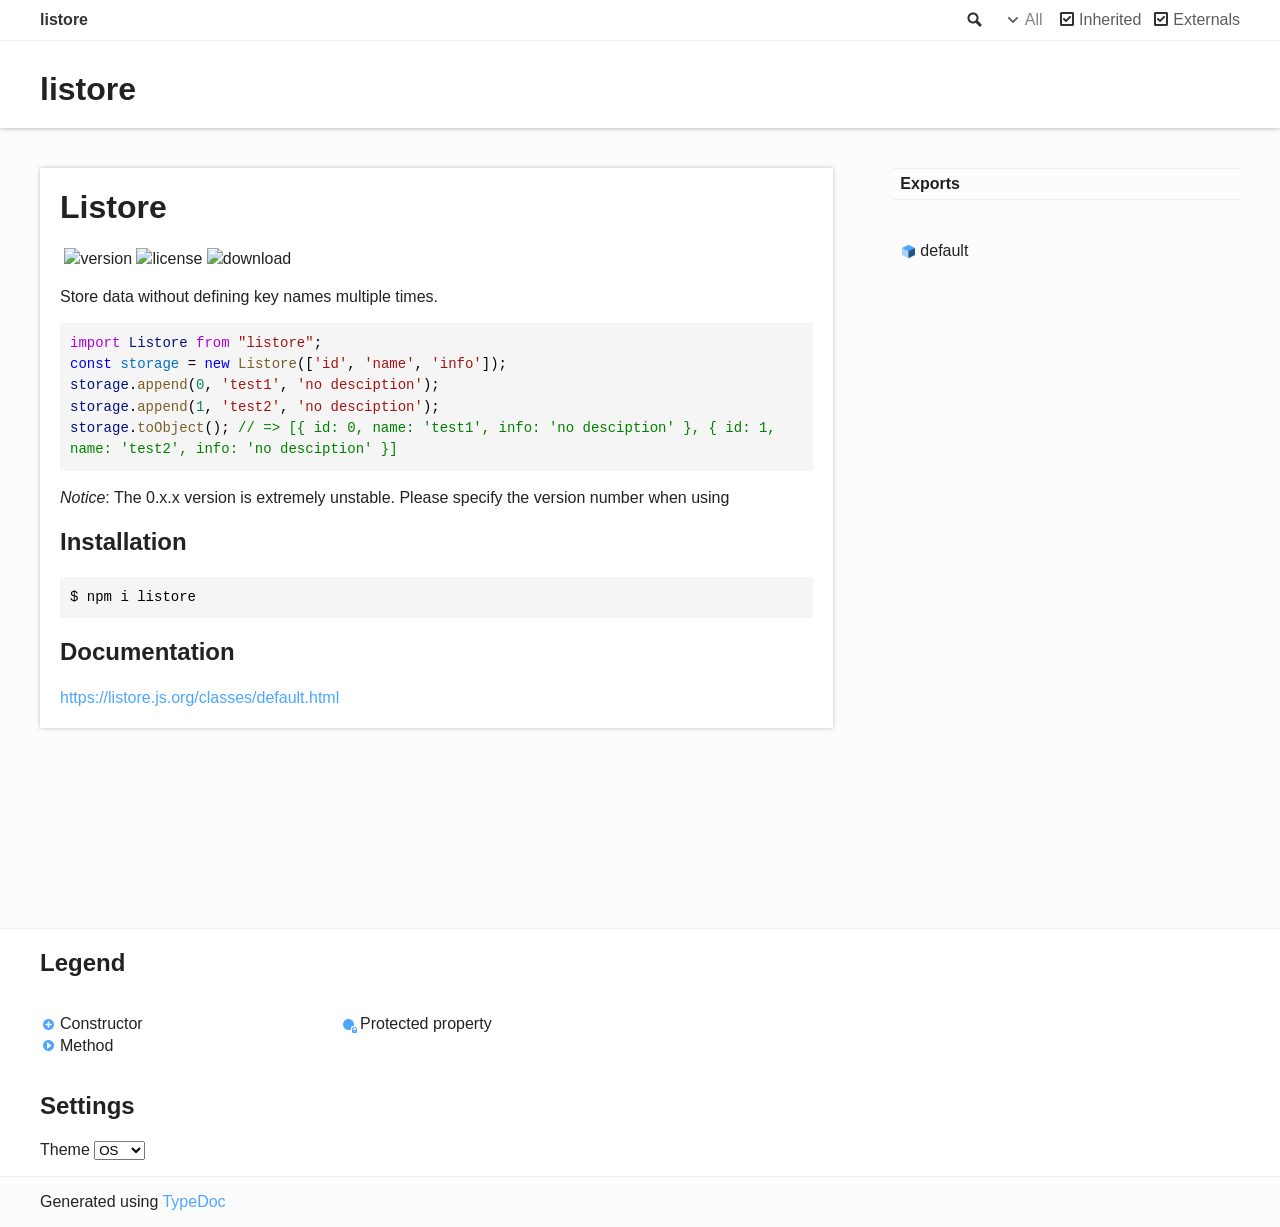
==== index.html @ 7c772509 "deploy: eec6b5b99c6df7cc8f789dc4c5577787a531a84a" ====
<!DOCTYPE html><html class="default"><head><meta charSet="utf-8"/><meta http-equiv="x-ua-compatible" content="IE=edge"/><title>listore</title><meta name="description" content="Documentation for listore"/><meta name="viewport" content="width=device-width, initial-scale=1"/><link rel="stylesheet" href="assets/style.css"/><link rel="stylesheet" href="assets/highlight.css"/><script async src="assets/search.js" id="search-script"></script></head><body><script>document.body.classList.add(localStorage.getItem("tsd-theme") || "os")</script><header><div class="tsd-page-toolbar"><div class="container"><div class="table-wrap"><div class="table-cell" id="tsd-search" data-base="."><div class="field"><label for="tsd-search-field" class="tsd-widget search no-caption">Search</label><input type="text" id="tsd-search-field"/></div><ul class="results"><li class="state loading">Preparing search index...</li><li class="state failure">The search index is not available</li></ul><a href="index.html" class="title">listore</a></div><div class="table-cell" id="tsd-widgets"><div id="tsd-filter"><a href="#" class="tsd-widget options no-caption" data-toggle="options">Options</a><div class="tsd-filter-group"><div class="tsd-select" id="tsd-filter-visibility"><span class="tsd-select-label">All</span><ul class="tsd-select-list"><li data-value="public">Public</li><li data-value="protected">Public/Protected</li><li data-value="private" class="selected">All</li></ul></div> <input type="checkbox" id="tsd-filter-inherited" checked/><label class="tsd-widget" for="tsd-filter-inherited">Inherited</label><input type="checkbox" id="tsd-filter-externals" checked/><label class="tsd-widget" for="tsd-filter-externals">Externals</label></div></div><a href="#" class="tsd-widget menu no-caption" data-toggle="menu">Menu</a></div></div></div></div><div class="tsd-page-title"><div class="container"><h1>listore</h1></div></div></header><div class="container container-main"><div class="row"><div class="col-8 col-content"><div class="tsd-panel tsd-typography">
<a href="#listore" id="listore" style="color: inherit; text-decoration: none;">
  <h1>Listore</h1>
</a>
<p><a href="https://packagephobia.com/result?p=listore"><img src="https://badgen.net/packagephobia/install/listore" alt=""></a>
<img src="https://img.shields.io/npm/v/listore" alt="version">
<img src="https://img.shields.io/npm/l/listore" alt="license">
<img src="https://img.shields.io/npm/dt/listore" alt="download"></p>
<p>Store data without defining key names multiple times.</p>
<pre><code class="language-js"><span class="hl-0">import</span><span class="hl-1"> </span><span class="hl-2">Listore</span><span class="hl-1"> </span><span class="hl-0">from</span><span class="hl-1"> </span><span class="hl-3">&quot;listore&quot;</span><span class="hl-1">;</span><br/><span class="hl-4">const</span><span class="hl-1"> </span><span class="hl-5">storage</span><span class="hl-1"> = </span><span class="hl-4">new</span><span class="hl-1"> </span><span class="hl-6">Listore</span><span class="hl-1">([</span><span class="hl-3">&#39;id&#39;</span><span class="hl-1">, </span><span class="hl-3">&#39;name&#39;</span><span class="hl-1">, </span><span class="hl-3">&#39;info&#39;</span><span class="hl-1">]);</span><br/><span class="hl-2">storage</span><span class="hl-1">.</span><span class="hl-6">append</span><span class="hl-1">(</span><span class="hl-7">0</span><span class="hl-1">, </span><span class="hl-3">&#39;test1&#39;</span><span class="hl-1">, </span><span class="hl-3">&#39;no desciption&#39;</span><span class="hl-1">);</span><br/><span class="hl-2">storage</span><span class="hl-1">.</span><span class="hl-6">append</span><span class="hl-1">(</span><span class="hl-7">1</span><span class="hl-1">, </span><span class="hl-3">&#39;test2&#39;</span><span class="hl-1">, </span><span class="hl-3">&#39;no desciption&#39;</span><span class="hl-1">);</span><br/><span class="hl-2">storage</span><span class="hl-1">.</span><span class="hl-6">toObject</span><span class="hl-1">(); </span><span class="hl-8">// =&gt; [{ id: 0, name: &#39;test1&#39;, info: &#39;no desciption&#39; }, { id: 1, name: &#39;test2&#39;, info: &#39;no desciption&#39; }]</span>
</code></pre>
<p><em>Notice</em>: The 0.x.x version is extremely unstable. Please specify the version number when using</p>

<a href="#installation" id="installation" style="color: inherit; text-decoration: none;">
  <h2>Installation</h2>
</a>
<pre><code class="language-sh"><span class="hl-1">$ npm i listore</span>
</code></pre>

<a href="#documentation" id="documentation" style="color: inherit; text-decoration: none;">
  <h2>Documentation</h2>
</a>
<p><a href="https://listore.js.org/classes/default.html">https://listore.js.org/classes/default.html</a></p>
</div></div><div class="col-4 col-menu menu-sticky-wrap menu-highlight"><nav class="tsd-navigation primary"><ul><li class="current"><a href="modules.html">Exports</a></li></ul></nav><nav class="tsd-navigation secondary menu-sticky"><ul><li class="tsd-kind-class"><a href="classes/default.html" class="tsd-kind-icon">default</a></li></ul></nav></div></div></div><footer class="with-border-bottom"><div class="container"><h2>Legend</h2><div class="tsd-legend-group"><ul class="tsd-legend"><li class="tsd-kind-constructor tsd-parent-kind-class"><span class="tsd-kind-icon">Constructor</span></li><li class="tsd-kind-method tsd-parent-kind-class"><span class="tsd-kind-icon">Method</span></li></ul><ul class="tsd-legend"><li class="tsd-kind-property tsd-parent-kind-class tsd-is-protected"><span class="tsd-kind-icon">Protected property</span></li></ul></div><h2>Settings</h2><p>Theme <select id="theme"><option value="os">OS</option><option value="light">Light</option><option value="dark">Dark</option></select></p></div></footer><div class="container tsd-generator"><p>Generated using <a href="https://typedoc.org/" target="_blank">TypeDoc</a></p></div><div class="overlay"></div><script src="assets/main.js"></script></body></html>
---- assets/style.css ----
@import url("./icons.css");

:root {
    /* Light */
    --light-color-background: #fcfcfc;
    --light-color-secondary-background: #fff;
    --light-color-text: #222;
    --light-color-text-aside: #707070;
    --light-color-link: #4da6ff;
    --light-color-menu-divider: #eee;
    --light-color-menu-divider-focus: #000;
    --light-color-menu-label: #707070;
    --light-color-panel: var(--light-color-secondary-background);
    --light-color-panel-divider: #eee;
    --light-color-comment-tag: #707070;
    --light-color-comment-tag-text: #fff;
    --light-color-ts: #9600ff;
    --light-color-ts-interface: #647f1b;
    --light-color-ts-enum: #937210;
    --light-color-ts-class: #0672de;
    --light-color-ts-private: #707070;
    --light-color-toolbar: #fff;
    --light-color-toolbar-text: #333;
    --light-icon-filter: invert(0);
    --light-external-icon: url("data:image/svg+xml;utf8,<svg xmlns='http://www.w3.org/2000/svg' viewBox='0 0 100 100' width='10' height='10'><path fill-opacity='0' stroke='%23000' stroke-width='10' d='m43,35H5v60h60V57M45,5v10l10,10-30,30 20,20 30-30 10,10h10V5z'/></svg>");

    /* Dark */
    --dark-color-background: #36393f;
    --dark-color-secondary-background: #2f3136;
    --dark-color-text: #ffffff;
    --dark-color-text-aside: #e6e4e4;
    --dark-color-link: #00aff4;
    --dark-color-menu-divider: #eee;
    --dark-color-menu-divider-focus: #000;
    --dark-color-menu-label: #707070;
    --dark-color-panel: var(--dark-color-secondary-background);
    --dark-color-panel-divider: #818181;
    --dark-color-comment-tag: #dcddde;
    --dark-color-comment-tag-text: #2f3136;
    --dark-color-ts: #c97dff;
    --dark-color-ts-interface: #9cbe3c;
    --dark-color-ts-enum: #d6ab29;
    --dark-color-ts-class: #3695f3;
    --dark-color-ts-private: #e2e2e2;
    --dark-color-toolbar: #34373c;
    --dark-color-toolbar-text: #ffffff;
    --dark-icon-filter: invert(1);
    --dark-external-icon: url("data:image/svg+xml;utf8,<svg xmlns='http://www.w3.org/2000/svg' viewBox='0 0 100 100' width='10' height='10'><path fill-opacity='0' stroke='%23fff' stroke-width='10' d='m43,35H5v60h60V57M45,5v10l10,10-30,30 20,20 30-30 10,10h10V5z'/></svg>");
}

@media (prefers-color-scheme: light) {
    :root {
        --color-background: var(--light-color-background);
        --color-secondary-background: var(--light-color-secondary-background);
        --color-text: var(--light-color-text);
        --color-text-aside: var(--light-color-text-aside);
        --color-link: var(--light-color-link);
        --color-menu-divider: var(--light-color-menu-divider);
        --color-menu-divider-focus: var(--light-color-menu-divider-focus);
        --color-menu-label: var(--light-color-menu-label);
        --color-panel: var(--light-color-panel);
        --color-panel-divider: var(--light-color-panel-divider);
        --color-comment-tag: var(--light-color-comment-tag);
        --color-comment-tag-text: var(--light-color-comment-tag-text);
        --color-ts: var(--light-color-ts);
        --color-ts-interface: var(--light-color-ts-interface);
        --color-ts-enum: var(--light-color-ts-enum);
        --color-ts-class: var(--light-color-ts-class);
        --color-ts-private: var(--light-color-ts-private);
        --color-toolbar: var(--light-color-toolbar);
        --color-toolbar-text: var(--light-color-toolbar-text);
        --icon-filter: var(--light-icon-filter);
        --external-icon: var(--light-external-icon);
    }
}

@media (prefers-color-scheme: dark) {
    :root {
        --color-background: var(--dark-color-background);
        --color-secondary-background: var(--dark-color-secondary-background);
        --color-text: var(--dark-color-text);
        --color-text-aside: var(--dark-color-text-aside);
        --color-link: var(--dark-color-link);
        --color-menu-divider: var(--dark-color-menu-divider);
        --color-menu-divider-focus: var(--dark-color-menu-divider-focus);
        --color-menu-label: var(--dark-color-menu-label);
        --color-panel: var(--dark-color-panel);
        --color-panel-divider: var(--dark-color-panel-divider);
        --color-comment-tag: var(--dark-color-comment-tag);
        --color-comment-tag-text: var(--dark-color-comment-tag-text);
        --color-ts: var(--dark-color-ts);
        --color-ts-interface: var(--dark-color-ts-interface);
        --color-ts-enum: var(--dark-color-ts-enum);
        --color-ts-class: var(--dark-color-ts-class);
        --color-ts-private: var(--dark-color-ts-private);
        --color-toolbar: var(--dark-color-toolbar);
        --color-toolbar-text: var(--dark-color-toolbar-text);
        --icon-filter: var(--dark-icon-filter);
        --external-icon: var(--dark-external-icon);
    }
}

body {
    margin: 0;
}

body.light {
    --color-background: var(--light-color-background);
    --color-secondary-background: var(--light-color-secondary-background);
    --color-text: var(--light-color-text);
    --color-text-aside: var(--light-color-text-aside);
    --color-link: var(--light-color-link);
    --color-menu-divider: var(--light-color-menu-divider);
    --color-menu-divider-focus: var(--light-color-menu-divider-focus);
    --color-menu-label: var(--light-color-menu-label);
    --color-panel: var(--light-color-panel);
    --color-panel-divider: var(--light-color-panel-divider);
    --color-comment-tag: var(--light-color-comment-tag);
    --color-comment-tag-text: var(--light-color-comment-tag-text);
    --color-ts: var(--light-color-ts);
    --color-ts-interface: var(--light-color-ts-interface);
    --color-ts-enum: var(--light-color-ts-enum);
    --color-ts-class: var(--light-color-ts-class);
    --color-ts-private: var(--light-color-ts-private);
    --color-toolbar: var(--light-color-toolbar);
    --color-toolbar-text: var(--light-color-toolbar-text);
    --icon-filter: var(--light-icon-filter);
    --external-icon: var(--light-external-icon);
}

body.dark {
    --color-background: var(--dark-color-background);
    --color-secondary-background: var(--dark-color-secondary-background);
    --color-text: var(--dark-color-text);
    --color-text-aside: var(--dark-color-text-aside);
    --color-link: var(--dark-color-link);
    --color-menu-divider: var(--dark-color-menu-divider);
    --color-menu-divider-focus: var(--dark-color-menu-divider-focus);
    --color-menu-label: var(--dark-color-menu-label);
    --color-panel: var(--dark-color-panel);
    --color-panel-divider: var(--dark-color-panel-divider);
    --color-comment-tag: var(--dark-color-comment-tag);
    --color-comment-tag-text: var(--dark-color-comment-tag-text);
    --color-ts: var(--dark-color-ts);
    --color-ts-interface: var(--dark-color-ts-interface);
    --color-ts-enum: var(--dark-color-ts-enum);
    --color-ts-class: var(--dark-color-ts-class);
    --color-ts-private: var(--dark-color-ts-private);
    --color-toolbar: var(--dark-color-toolbar);
    --color-toolbar-text: var(--dark-color-toolbar-text);
    --icon-filter: var(--dark-icon-filter);
    --external-icon: var(--dark-external-icon);
}

h1,
h2,
h3,
h4,
h5,
h6 {
    line-height: 1.2;
}

h1 {
    font-size: 2em;
    margin: 0.67em 0;
}

h2 {
    font-size: 1.5em;
    margin: 0.83em 0;
}

h3 {
    font-size: 1.17em;
    margin: 1em 0;
}

h4,
.tsd-index-panel h3 {
    font-size: 1em;
    margin: 1.33em 0;
}

h5 {
    font-size: 0.83em;
    margin: 1.67em 0;
}

h6 {
    font-size: 0.67em;
    margin: 2.33em 0;
}

pre {
    white-space: pre;
    white-space: pre-wrap;
    word-wrap: break-word;
}

dl,
menu,
ol,
ul {
    margin: 1em 0;
}

dd {
    margin: 0 0 0 40px;
}

.container {
    max-width: 1200px;
    margin: 0 auto;
    padding: 0 40px;
}
@media (max-width: 640px) {
    .container {
        padding: 0 20px;
    }
}

.container-main {
    padding-bottom: 200px;
}

.row {
    display: flex;
    position: relative;
    margin: 0 -10px;
}
.row:after {
    visibility: hidden;
    display: block;
    content: "";
    clear: both;
    height: 0;
}

.col-4,
.col-8 {
    box-sizing: border-box;
    float: left;
    padding: 0 10px;
}

.col-4 {
    width: 33.3333333333%;
}
.col-8 {
    width: 66.6666666667%;
}

ul.tsd-descriptions > li > :first-child,
.tsd-panel > :first-child,
.col-8 > :first-child,
.col-4 > :first-child,
ul.tsd-descriptions > li > :first-child > :first-child,
.tsd-panel > :first-child > :first-child,
.col-8 > :first-child > :first-child,
.col-4 > :first-child > :first-child,
ul.tsd-descriptions > li > :first-child > :first-child > :first-child,
.tsd-panel > :first-child > :first-child > :first-child,
.col-8 > :first-child > :first-child > :first-child,
.col-4 > :first-child > :first-child > :first-child {
    margin-top: 0;
}
ul.tsd-descriptions > li > :last-child,
.tsd-panel > :last-child,
.col-8 > :last-child,
.col-4 > :last-child,
ul.tsd-descriptions > li > :last-child > :last-child,
.tsd-panel > :last-child > :last-child,
.col-8 > :last-child > :last-child,
.col-4 > :last-child > :last-child,
ul.tsd-descriptions > li > :last-child > :last-child > :last-child,
.tsd-panel > :last-child > :last-child > :last-child,
.col-8 > :last-child > :last-child > :last-child,
.col-4 > :last-child > :last-child > :last-child {
    margin-bottom: 0;
}

@keyframes fade-in {
    from {
        opacity: 0;
    }
    to {
        opacity: 1;
    }
}
@keyframes fade-out {
    from {
        opacity: 1;
        visibility: visible;
    }
    to {
        opacity: 0;
    }
}
@keyframes fade-in-delayed {
    0% {
        opacity: 0;
    }
    33% {
        opacity: 0;
    }
    100% {
        opacity: 1;
    }
}
@keyframes fade-out-delayed {
    0% {
        opacity: 1;
        visibility: visible;
    }
    66% {
        opacity: 0;
    }
    100% {
        opacity: 0;
    }
}
@keyframes shift-to-left {
    from {
        transform: translate(0, 0);
    }
    to {
        transform: translate(-25%, 0);
    }
}
@keyframes unshift-to-left {
    from {
        transform: translate(-25%, 0);
    }
    to {
        transform: translate(0, 0);
    }
}
@keyframes pop-in-from-right {
    from {
        transform: translate(100%, 0);
    }
    to {
        transform: translate(0, 0);
    }
}
@keyframes pop-out-to-right {
    from {
        transform: translate(0, 0);
        visibility: visible;
    }
    to {
        transform: translate(100%, 0);
    }
}
body {
    background: var(--color-background);
    font-family: "Segoe UI", sans-serif;
    font-size: 16px;
    color: var(--color-text);
}

a {
    color: var(--color-link);
    text-decoration: none;
}
a:hover {
    text-decoration: underline;
}
a.external[target="_blank"] {
    background-image: var(--external-icon);
    background-position: top 3px right;
    background-repeat: no-repeat;
    padding-right: 13px;
}

code,
pre {
    font-family: Menlo, Monaco, Consolas, "Courier New", monospace;
    padding: 0.2em;
    margin: 0;
    font-size: 14px;
}

pre {
    padding: 10px;
}
pre code {
    padding: 0;
    font-size: 100%;
}

blockquote {
    margin: 1em 0;
    padding-left: 1em;
    border-left: 4px solid gray;
}

.tsd-typography {
    line-height: 1.333em;
}
.tsd-typography ul {
    list-style: square;
    padding: 0 0 0 20px;
    margin: 0;
}
.tsd-typography h4,
.tsd-typography .tsd-index-panel h3,
.tsd-index-panel .tsd-typography h3,
.tsd-typography h5,
.tsd-typography h6 {
    font-size: 1em;
    margin: 0;
}
.tsd-typography h5,
.tsd-typography h6 {
    font-weight: normal;
}
.tsd-typography p,
.tsd-typography ul,
.tsd-typography ol {
    margin: 1em 0;
}

@media (min-width: 901px) and (max-width: 1024px) {
    html .col-content {
        width: 72%;
    }
    html .col-menu {
        width: 28%;
    }
    html .tsd-navigation {
        padding-left: 10px;
    }
}
@media (max-width: 900px) {
    html .col-content {
        float: none;
        width: 100%;
    }
    html .col-menu {
        position: fixed !important;
        overflow: auto;
        -webkit-overflow-scrolling: touch;
        z-index: 1024;
        top: 0 !important;
        bottom: 0 !important;
        left: auto !important;
        right: 0 !important;
        width: 100%;
        padding: 20px 20px 0 0;
        max-width: 450px;
        visibility: hidden;
        background-color: var(--color-panel);
        transform: translate(100%, 0);
    }
    html .col-menu > *:last-child {
        padding-bottom: 20px;
    }
    html .overlay {
        content: "";
        display: block;
        position: fixed;
        z-index: 1023;
        top: 0;
        left: 0;
        right: 0;
        bottom: 0;
        background-color: rgba(0, 0, 0, 0.75);
        visibility: hidden;
    }

    .to-has-menu .overlay {
        animation: fade-in 0.4s;
    }

    .to-has-menu :is(header, footer, .col-content) {
        animation: shift-to-left 0.4s;
    }

    .to-has-menu .col-menu {
        animation: pop-in-from-right 0.4s;
    }

    .from-has-menu .overlay {
        animation: fade-out 0.4s;
    }

    .from-has-menu :is(header, footer, .col-content) {
        animation: unshift-to-left 0.4s;
    }

    .from-has-menu .col-menu {
        animation: pop-out-to-right 0.4s;
    }

    .has-menu body {
        overflow: hidden;
    }
    .has-menu .overlay {
        visibility: visible;
    }
    .has-menu :is(header, footer, .col-content) {
        transform: translate(-25%, 0);
    }
    .has-menu .col-menu {
        visibility: visible;
        transform: translate(0, 0);
        display: grid;
        grid-template-rows: auto 1fr;
        max-height: 100vh;
    }
    .has-menu .tsd-navigation {
        max-height: 100%;
    }
}

.tsd-page-title {
    padding: 70px 0 20px 0;
    margin: 0 0 40px 0;
    background: var(--color-panel);
    box-shadow: 0 0 5px rgba(0, 0, 0, 0.35);
}
.tsd-page-title h1 {
    margin: 0;
}

.tsd-breadcrumb {
    margin: 0;
    padding: 0;
    color: var(--color-text-aside);
}
.tsd-breadcrumb a {
    color: var(--color-text-aside);
    text-decoration: none;
}
.tsd-breadcrumb a:hover {
    text-decoration: underline;
}
.tsd-breadcrumb li {
    display: inline;
}
.tsd-breadcrumb li:after {
    content: " / ";
}

dl.tsd-comment-tags {
    overflow: hidden;
}
dl.tsd-comment-tags dt {
    float: left;
    padding: 1px 5px;
    margin: 0 10px 0 0;
    border-radius: 4px;
    border: 1px solid var(--color-comment-tag);
    color: var(--color-comment-tag);
    font-size: 0.8em;
    font-weight: normal;
}
dl.tsd-comment-tags dd {
    margin: 0 0 10px 0;
}
dl.tsd-comment-tags dd:before,
dl.tsd-comment-tags dd:after {
    display: table;
    content: " ";
}
dl.tsd-comment-tags dd pre,
dl.tsd-comment-tags dd:after {
    clear: both;
}
dl.tsd-comment-tags p {
    margin: 0;
}

.tsd-panel.tsd-comment .lead {
    font-size: 1.1em;
    line-height: 1.333em;
    margin-bottom: 2em;
}
.tsd-panel.tsd-comment .lead:last-child {
    margin-bottom: 0;
}

.toggle-protected .tsd-is-private {
    display: none;
}

.toggle-public .tsd-is-private,
.toggle-public .tsd-is-protected,
.toggle-public .tsd-is-private-protected {
    display: none;
}

.toggle-inherited .tsd-is-inherited {
    display: none;
}

.toggle-externals .tsd-is-external {
    display: none;
}

#tsd-filter {
    position: relative;
    display: inline-block;
    height: 40px;
    vertical-align: bottom;
}
.no-filter #tsd-filter {
    display: none;
}
#tsd-filter .tsd-filter-group {
    display: inline-block;
    height: 40px;
    vertical-align: bottom;
    white-space: nowrap;
}
#tsd-filter input {
    display: none;
}
@media (max-width: 900px) {
    #tsd-filter .tsd-filter-group {
        display: block;
        position: absolute;
        top: 40px;
        right: 20px;
        height: auto;
        background-color: var(--color-panel);
        visibility: hidden;
        transform: translate(50%, 0);
        box-shadow: 0 0 4px rgba(0, 0, 0, 0.25);
    }
    .has-options #tsd-filter .tsd-filter-group {
        visibility: visible;
    }
    .to-has-options #tsd-filter .tsd-filter-group {
        animation: fade-in 0.2s;
    }
    .from-has-options #tsd-filter .tsd-filter-group {
        animation: fade-out 0.2s;
    }
    #tsd-filter label,
    #tsd-filter .tsd-select {
        display: block;
        padding-right: 20px;
    }
}

footer {
    border-top: 1px solid var(--color-panel-divider);
    background-color: var(--color-panel);
}
footer:after {
    content: "";
    display: table;
}
footer.with-border-bottom {
    border-bottom: 1px solid var(--color-panel-divider);
}
footer .tsd-legend-group {
    font-size: 0;
}
footer .tsd-legend {
    display: inline-block;
    width: 25%;
    padding: 0;
    font-size: 16px;
    list-style: none;
    line-height: 1.333em;
    vertical-align: top;
}
@media (max-width: 900px) {
    footer .tsd-legend {
        width: 50%;
    }
}

.tsd-hierarchy {
    list-style: square;
    padding: 0 0 0 20px;
    margin: 0;
}
.tsd-hierarchy .target {
    font-weight: bold;
}

.tsd-index-panel .tsd-index-content {
    margin-bottom: -30px !important;
}
.tsd-index-panel .tsd-index-section {
    margin-bottom: 30px !important;
}
.tsd-index-panel h3 {
    margin: 0 -20px 10px -20px;
    padding: 0 20px 10px 20px;
    border-bottom: 1px solid var(--color-panel-divider);
}
.tsd-index-panel ul.tsd-index-list {
    -webkit-column-count: 3;
    -moz-column-count: 3;
    -ms-column-count: 3;
    -o-column-count: 3;
    column-count: 3;
    -webkit-column-gap: 20px;
    -moz-column-gap: 20px;
    -ms-column-gap: 20px;
    -o-column-gap: 20px;
    column-gap: 20px;
    padding: 0;
    list-style: none;
    line-height: 1.333em;
}
@media (max-width: 900px) {
    .tsd-index-panel ul.tsd-index-list {
        -webkit-column-count: 1;
        -moz-column-count: 1;
        -ms-column-count: 1;
        -o-column-count: 1;
        column-count: 1;
    }
}
@media (min-width: 901px) and (max-width: 1024px) {
    .tsd-index-panel ul.tsd-index-list {
        -webkit-column-count: 2;
        -moz-column-count: 2;
        -ms-column-count: 2;
        -o-column-count: 2;
        column-count: 2;
    }
}
.tsd-index-panel ul.tsd-index-list li {
    -webkit-page-break-inside: avoid;
    -moz-page-break-inside: avoid;
    -ms-page-break-inside: avoid;
    -o-page-break-inside: avoid;
    page-break-inside: avoid;
}
.tsd-index-panel a,
.tsd-index-panel .tsd-parent-kind-module a {
    color: var(--color-ts);
}
.tsd-index-panel .tsd-parent-kind-interface a {
    color: var(--color-ts-interface);
}
.tsd-index-panel .tsd-parent-kind-enum a {
    color: var(--color-ts-enum);
}
.tsd-index-panel .tsd-parent-kind-class a {
    color: var(--color-ts-class);
}
.tsd-index-panel .tsd-kind-module a {
    color: var(--color-ts);
}
.tsd-index-panel .tsd-kind-interface a {
    color: var(--color-ts-interface);
}
.tsd-index-panel .tsd-kind-enum a {
    color: var(--color-ts-enum);
}
.tsd-index-panel .tsd-kind-class a {
    color: var(--color-ts-class);
}
.tsd-index-panel .tsd-is-private a {
    color: var(--color-ts-private);
}

.tsd-flag {
    display: inline-block;
    padding: 1px 5px;
    border-radius: 4px;
    color: var(--color-comment-tag-text);
    background-color: var(--color-comment-tag);
    text-indent: 0;
    font-size: 14px;
    font-weight: normal;
}

.tsd-anchor {
    position: absolute;
    top: -100px;
}

.tsd-member {
    position: relative;
}
.tsd-member .tsd-anchor + h3 {
    margin-top: 0;
    margin-bottom: 0;
    border-bottom: none;
}
.tsd-member [data-tsd-kind] {
    color: var(--color-ts);
}
.tsd-member [data-tsd-kind="Interface"] {
    color: var(--color-ts-interface);
}
.tsd-member [data-tsd-kind="Enum"] {
    color: var(--color-ts-enum);
}
.tsd-member [data-tsd-kind="Class"] {
    color: var(--color-ts-class);
}
.tsd-member [data-tsd-kind="Private"] {
    color: var(--color-ts-private);
}

.tsd-navigation {
    margin: 0 0 0 40px;
}
.tsd-navigation a {
    display: block;
    padding-top: 2px;
    padding-bottom: 2px;
    border-left: 2px solid transparent;
    color: var(--color-text);
    text-decoration: none;
    transition: border-left-color 0.1s;
}
.tsd-navigation a:hover {
    text-decoration: underline;
}
.tsd-navigation ul {
    margin: 0;
    padding: 0;
    list-style: none;
}
.tsd-navigation li {
    padding: 0;
}

.tsd-navigation.primary {
    padding-bottom: 40px;
}
.tsd-navigation.primary a {
    display: block;
    padding-top: 6px;
    padding-bottom: 6px;
}
.tsd-navigation.primary ul li a {
    padding-left: 5px;
}
.tsd-navigation.primary ul li li a {
    padding-left: 25px;
}
.tsd-navigation.primary ul li li li a {
    padding-left: 45px;
}
.tsd-navigation.primary ul li li li li a {
    padding-left: 65px;
}
.tsd-navigation.primary ul li li li li li a {
    padding-left: 85px;
}
.tsd-navigation.primary ul li li li li li li a {
    padding-left: 105px;
}
.tsd-navigation.primary > ul {
    border-bottom: 1px solid var(--color-panel-divider);
}
.tsd-navigation.primary li {
    border-top: 1px solid var(--color-panel-divider);
}
.tsd-navigation.primary li.current > a {
    font-weight: bold;
}
.tsd-navigation.primary li.label span {
    display: block;
    padding: 20px 0 6px 5px;
    color: var(--color-menu-label);
}
.tsd-navigation.primary li.globals + li > span,
.tsd-navigation.primary li.globals + li > a {
    padding-top: 20px;
}

.tsd-navigation.secondary {
    max-height: calc(100vh - 1rem - 40px);
    overflow: auto;
    position: sticky;
    top: calc(0.5rem + 40px);
    transition: 0.3s;
}
.tsd-navigation.secondary.tsd-navigation--toolbar-hide {
    max-height: calc(100vh - 1rem);
    top: 0.5rem;
}
.tsd-navigation.secondary ul {
    transition: opacity 0.2s;
}
.tsd-navigation.secondary ul li a {
    padding-left: 25px;
}
.tsd-navigation.secondary ul li li a {
    padding-left: 45px;
}
.tsd-navigation.secondary ul li li li a {
    padding-left: 65px;
}
.tsd-navigation.secondary ul li li li li a {
    padding-left: 85px;
}
.tsd-navigation.secondary ul li li li li li a {
    padding-left: 105px;
}
.tsd-navigation.secondary ul li li li li li li a {
    padding-left: 125px;
}
.tsd-navigation.secondary ul.current a {
    border-left-color: var(--color-panel-divider);
}
.tsd-navigation.secondary li.focus > a,
.tsd-navigation.secondary ul.current li.focus > a {
    border-left-color: var(--color-menu-divider-focus);
}
.tsd-navigation.secondary li.current {
    margin-top: 20px;
    margin-bottom: 20px;
    border-left-color: var(--color-panel-divider);
}
.tsd-navigation.secondary li.current > a {
    font-weight: bold;
}

@media (min-width: 901px) {
    .menu-sticky-wrap {
        position: static;
    }
}

.tsd-panel {
    margin: 20px 0;
    padding: 20px;
    background-color: var(--color-panel);
    box-shadow: 0 0 4px rgba(0, 0, 0, 0.25);
}
.tsd-panel:empty {
    display: none;
}
.tsd-panel > h1,
.tsd-panel > h2,
.tsd-panel > h3 {
    margin: 1.5em -20px 10px -20px;
    padding: 0 20px 10px 20px;
    border-bottom: 1px solid var(--color-panel-divider);
}
.tsd-panel > h1.tsd-before-signature,
.tsd-panel > h2.tsd-before-signature,
.tsd-panel > h3.tsd-before-signature {
    margin-bottom: 0;
    border-bottom: 0;
}
.tsd-panel table {
    display: block;
    width: 100%;
    overflow: auto;
    margin-top: 10px;
    word-break: normal;
    word-break: keep-all;
    border-collapse: collapse;
}
.tsd-panel table th {
    font-weight: bold;
}
.tsd-panel table th,
.tsd-panel table td {
    padding: 6px 13px;
    border: 1px solid var(--color-panel-divider);
}
.tsd-panel table tr {
    background: var(--color-background);
}
.tsd-panel table tr:nth-child(even) {
    background: var(--color-secondary-background);
}

.tsd-panel-group {
    margin: 60px 0;
}
.tsd-panel-group > h1,
.tsd-panel-group > h2,
.tsd-panel-group > h3 {
    padding-left: 20px;
    padding-right: 20px;
}

#tsd-search {
    transition: background-color 0.2s;
}
#tsd-search .title {
    position: relative;
    z-index: 2;
}
#tsd-search .field {
    position: absolute;
    left: 0;
    top: 0;
    right: 40px;
    height: 40px;
}
#tsd-search .field input {
    box-sizing: border-box;
    position: relative;
    top: -50px;
    z-index: 1;
    width: 100%;
    padding: 0 10px;
    opacity: 0;
    outline: 0;
    border: 0;
    background: transparent;
    color: var(--color-text);
}
#tsd-search .field label {
    position: absolute;
    overflow: hidden;
    right: -40px;
}
#tsd-search .field input,
#tsd-search .title {
    transition: opacity 0.2s;
}
#tsd-search .results {
    position: absolute;
    visibility: hidden;
    top: 40px;
    width: 100%;
    margin: 0;
    padding: 0;
    list-style: none;
    box-shadow: 0 0 4px rgba(0, 0, 0, 0.25);
}
#tsd-search .results li {
    padding: 0 10px;
    background-color: var(--color-background);
}
#tsd-search .results li:nth-child(even) {
    background-color: var(--color-panel);
}
#tsd-search .results li.state {
    display: none;
}
#tsd-search .results li.current,
#tsd-search .results li:hover {
    background-color: var(--color-panel-divider);
}
#tsd-search .results a {
    display: block;
}
#tsd-search .results a:before {
    top: 10px;
}
#tsd-search .results span.parent {
    color: var(--color-text-aside);
    font-weight: normal;
}
#tsd-search.has-focus {
    background-color: var(--color-panel-divider);
}
#tsd-search.has-focus .field input {
    top: 0;
    opacity: 1;
}
#tsd-search.has-focus .title {
    z-index: 0;
    opacity: 0;
}
#tsd-search.has-focus .results {
    visibility: visible;
}
#tsd-search.loading .results li.state.loading {
    display: block;
}
#tsd-search.failure .results li.state.failure {
    display: block;
}

.tsd-signature {
    margin: 0 0 1em 0;
    padding: 10px;
    border: 1px solid var(--color-panel-divider);
    font-family: Menlo, Monaco, Consolas, "Courier New", monospace;
    font-size: 14px;
    overflow-x: auto;
}
.tsd-signature.tsd-kind-icon {
    padding-left: 30px;
}
.tsd-signature.tsd-kind-icon:before {
    top: 10px;
    left: 10px;
}
.tsd-panel > .tsd-signature {
    margin-left: -20px;
    margin-right: -20px;
    border-width: 1px 0;
}
.tsd-panel > .tsd-signature.tsd-kind-icon {
    padding-left: 40px;
}
.tsd-panel > .tsd-signature.tsd-kind-icon:before {
    left: 20px;
}

.tsd-signature-symbol {
    color: var(--color-text-aside);
    font-weight: normal;
}

.tsd-signature-type {
    font-style: italic;
    font-weight: normal;
}

.tsd-signatures {
    padding: 0;
    margin: 0 0 1em 0;
    border: 1px solid var(--color-panel-divider);
}
.tsd-signatures .tsd-signature {
    margin: 0;
    border-width: 1px 0 0 0;
    transition: background-color 0.1s;
}
.tsd-signatures .tsd-signature:first-child {
    border-top-width: 0;
}
.tsd-signatures .tsd-signature.current {
    background-color: var(--color-panel-divider);
}
.tsd-signatures.active > .tsd-signature {
    cursor: pointer;
}
.tsd-panel > .tsd-signatures {
    margin-left: -20px;
    margin-right: -20px;
    border-width: 1px 0;
}
.tsd-panel > .tsd-signatures .tsd-signature.tsd-kind-icon {
    padding-left: 40px;
}
.tsd-panel > .tsd-signatures .tsd-signature.tsd-kind-icon:before {
    left: 20px;
}
.tsd-panel > a.anchor + .tsd-signatures {
    border-top-width: 0;
    margin-top: -20px;
}

ul.tsd-descriptions {
    position: relative;
    overflow: hidden;
    padding: 0;
    list-style: none;
}
ul.tsd-descriptions.active > .tsd-description {
    display: none;
}
ul.tsd-descriptions.active > .tsd-description.current {
    display: block;
}
ul.tsd-descriptions.active > .tsd-description.fade-in {
    animation: fade-in-delayed 0.3s;
}
ul.tsd-descriptions.active > .tsd-description.fade-out {
    animation: fade-out-delayed 0.3s;
    position: absolute;
    display: block;
    top: 0;
    left: 0;
    right: 0;
    opacity: 0;
    visibility: hidden;
}
ul.tsd-descriptions h4,
ul.tsd-descriptions .tsd-index-panel h3,
.tsd-index-panel ul.tsd-descriptions h3 {
    font-size: 16px;
    margin: 1em 0 0.5em 0;
}

ul.tsd-parameters,
ul.tsd-type-parameters {
    list-style: square;
    margin: 0;
    padding-left: 20px;
}
ul.tsd-parameters > li.tsd-parameter-signature,
ul.tsd-type-parameters > li.tsd-parameter-signature {
    list-style: none;
    margin-left: -20px;
}
ul.tsd-parameters h5,
ul.tsd-type-parameters h5 {
    font-size: 16px;
    margin: 1em 0 0.5em 0;
}
ul.tsd-parameters .tsd-comment,
ul.tsd-type-parameters .tsd-comment {
    margin-top: -0.5em;
}

.tsd-sources {
    font-size: 14px;
    color: var(--color-text-aside);
    margin: 0 0 1em 0;
}
.tsd-sources a {
    color: var(--color-text-aside);
    text-decoration: underline;
}
.tsd-sources ul,
.tsd-sources p {
    margin: 0 !important;
}
.tsd-sources ul {
    list-style: none;
    padding: 0;
}

.tsd-page-toolbar {
    position: fixed;
    z-index: 1;
    top: 0;
    left: 0;
    width: 100%;
    height: 40px;
    color: var(--color-toolbar-text);
    background: var(--color-toolbar);
    border-bottom: 1px solid var(--color-panel-divider);
    transition: transform 0.3s linear;
}
.tsd-page-toolbar a {
    color: var(--color-toolbar-text);
    text-decoration: none;
}
.tsd-page-toolbar a.title {
    font-weight: bold;
}
.tsd-page-toolbar a.title:hover {
    text-decoration: underline;
}
.tsd-page-toolbar .table-wrap {
    display: table;
    width: 100%;
    height: 40px;
}
.tsd-page-toolbar .table-cell {
    display: table-cell;
    position: relative;
    white-space: nowrap;
    line-height: 40px;
}
.tsd-page-toolbar .table-cell:first-child {
    width: 100%;
}

.tsd-page-toolbar--hide {
    transform: translateY(-100%);
}

.tsd-select .tsd-select-list li:before,
.tsd-select .tsd-select-label:before,
.tsd-widget:before {
    content: "";
    display: inline-block;
    width: 40px;
    height: 40px;
    margin: 0 -8px 0 0;
    background-image: url(./widgets.png);
    background-repeat: no-repeat;
    text-indent: -1024px;
    vertical-align: bottom;
    filter: var(--icon-filter);
}
@media (-webkit-min-device-pixel-ratio: 1.5), (min-resolution: 144dpi) {
    .tsd-select .tsd-select-list li:before,
    .tsd-select .tsd-select-label:before,
    .tsd-widget:before {
        background-image: url(./widgets@2x.png);
        background-size: 320px 40px;
    }
}

.tsd-widget {
    display: inline-block;
    overflow: hidden;
    opacity: 0.8;
    height: 40px;
    transition: opacity 0.1s, background-color 0.2s;
    vertical-align: bottom;
    cursor: pointer;
}
.tsd-widget:hover {
    opacity: 0.9;
}
.tsd-widget.active {
    opacity: 1;
    background-color: var(--color-panel-divider);
}
.tsd-widget.no-caption {
    width: 40px;
}
.tsd-widget.no-caption:before {
    margin: 0;
}
.tsd-widget.search:before {
    background-position: 0 0;
}
.tsd-widget.menu:before {
    background-position: -40px 0;
}
.tsd-widget.options:before {
    background-position: -80px 0;
}
.tsd-widget.options,
.tsd-widget.menu {
    display: none;
}
@media (max-width: 900px) {
    .tsd-widget.options,
    .tsd-widget.menu {
        display: inline-block;
    }
}
input[type="checkbox"] + .tsd-widget:before {
    background-position: -120px 0;
}
input[type="checkbox"]:checked + .tsd-widget:before {
    background-position: -160px 0;
}

.tsd-select {
    position: relative;
    display: inline-block;
    height: 40px;
    transition: opacity 0.1s, background-color 0.2s;
    vertical-align: bottom;
    cursor: pointer;
}
.tsd-select .tsd-select-label {
    opacity: 0.6;
    transition: opacity 0.2s;
}
.tsd-select .tsd-select-label:before {
    background-position: -240px 0;
}
.tsd-select.active .tsd-select-label {
    opacity: 0.8;
}
.tsd-select.active .tsd-select-list {
    visibility: visible;
    opacity: 1;
    transition-delay: 0s;
}
.tsd-select .tsd-select-list {
    position: absolute;
    visibility: hidden;
    top: 40px;
    left: 0;
    margin: 0;
    padding: 0;
    opacity: 0;
    list-style: none;
    box-shadow: 0 0 4px rgba(0, 0, 0, 0.25);
    transition: visibility 0s 0.2s, opacity 0.2s;
}
.tsd-select .tsd-select-list li {
    padding: 0 20px 0 0;
    background-color: var(--color-background);
}
.tsd-select .tsd-select-list li:before {
    background-position: 40px 0;
}
.tsd-select .tsd-select-list li:nth-child(even) {
    background-color: var(--color-panel);
}
.tsd-select .tsd-select-list li:hover {
    background-color: var(--color-panel-divider);
}
.tsd-select .tsd-select-list li.selected:before {
    background-position: -200px 0;
}
@media (max-width: 900px) {
    .tsd-select .tsd-select-list {
        top: 0;
        left: auto;
        right: 100%;
        margin-right: -5px;
    }
    .tsd-select .tsd-select-label:before {
        background-position: -280px 0;
    }
}

img {
    max-width: 100%;
}

.tsd-anchor-icon {
    margin-left: 10px;
    vertical-align: middle;
    color: var(--color-text);
}

.tsd-anchor-icon svg {
    width: 1em;
    height: 1em;
    visibility: hidden;
}

.tsd-anchor-link:hover > .tsd-anchor-icon svg {
    visibility: visible;
}
---- assets/highlight.css ----
:root {
    --light-hl-0: #AF00DB;
    --dark-hl-0: #C586C0;
    --light-hl-1: #000000;
    --dark-hl-1: #D4D4D4;
    --light-hl-2: #001080;
    --dark-hl-2: #9CDCFE;
    --light-hl-3: #A31515;
    --dark-hl-3: #CE9178;
    --light-hl-4: #0000FF;
    --dark-hl-4: #569CD6;
    --light-hl-5: #0070C1;
    --dark-hl-5: #4FC1FF;
    --light-hl-6: #795E26;
    --dark-hl-6: #DCDCAA;
    --light-hl-7: #098658;
    --dark-hl-7: #B5CEA8;
    --light-hl-8: #008000;
    --dark-hl-8: #6A9955;
    --light-code-background: #F5F5F5;
    --dark-code-background: #1E1E1E;
}

@media (prefers-color-scheme: light) { :root {
    --hl-0: var(--light-hl-0);
    --hl-1: var(--light-hl-1);
    --hl-2: var(--light-hl-2);
    --hl-3: var(--light-hl-3);
    --hl-4: var(--light-hl-4);
    --hl-5: var(--light-hl-5);
    --hl-6: var(--light-hl-6);
    --hl-7: var(--light-hl-7);
    --hl-8: var(--light-hl-8);
    --code-background: var(--light-code-background);
} }

@media (prefers-color-scheme: dark) { :root {
    --hl-0: var(--dark-hl-0);
    --hl-1: var(--dark-hl-1);
    --hl-2: var(--dark-hl-2);
    --hl-3: var(--dark-hl-3);
    --hl-4: var(--dark-hl-4);
    --hl-5: var(--dark-hl-5);
    --hl-6: var(--dark-hl-6);
    --hl-7: var(--dark-hl-7);
    --hl-8: var(--dark-hl-8);
    --code-background: var(--dark-code-background);
} }

body.light {
    --hl-0: var(--light-hl-0);
    --hl-1: var(--light-hl-1);
    --hl-2: var(--light-hl-2);
    --hl-3: var(--light-hl-3);
    --hl-4: var(--light-hl-4);
    --hl-5: var(--light-hl-5);
    --hl-6: var(--light-hl-6);
    --hl-7: var(--light-hl-7);
    --hl-8: var(--light-hl-8);
    --code-background: var(--light-code-background);
}

body.dark {
    --hl-0: var(--dark-hl-0);
    --hl-1: var(--dark-hl-1);
    --hl-2: var(--dark-hl-2);
    --hl-3: var(--dark-hl-3);
    --hl-4: var(--dark-hl-4);
    --hl-5: var(--dark-hl-5);
    --hl-6: var(--dark-hl-6);
    --hl-7: var(--dark-hl-7);
    --hl-8: var(--dark-hl-8);
    --code-background: var(--dark-code-background);
}

.hl-0 { color: var(--hl-0); }
.hl-1 { color: var(--hl-1); }
.hl-2 { color: var(--hl-2); }
.hl-3 { color: var(--hl-3); }
.hl-4 { color: var(--hl-4); }
.hl-5 { color: var(--hl-5); }
.hl-6 { color: var(--hl-6); }
.hl-7 { color: var(--hl-7); }
.hl-8 { color: var(--hl-8); }
pre, code { background: var(--code-background); }
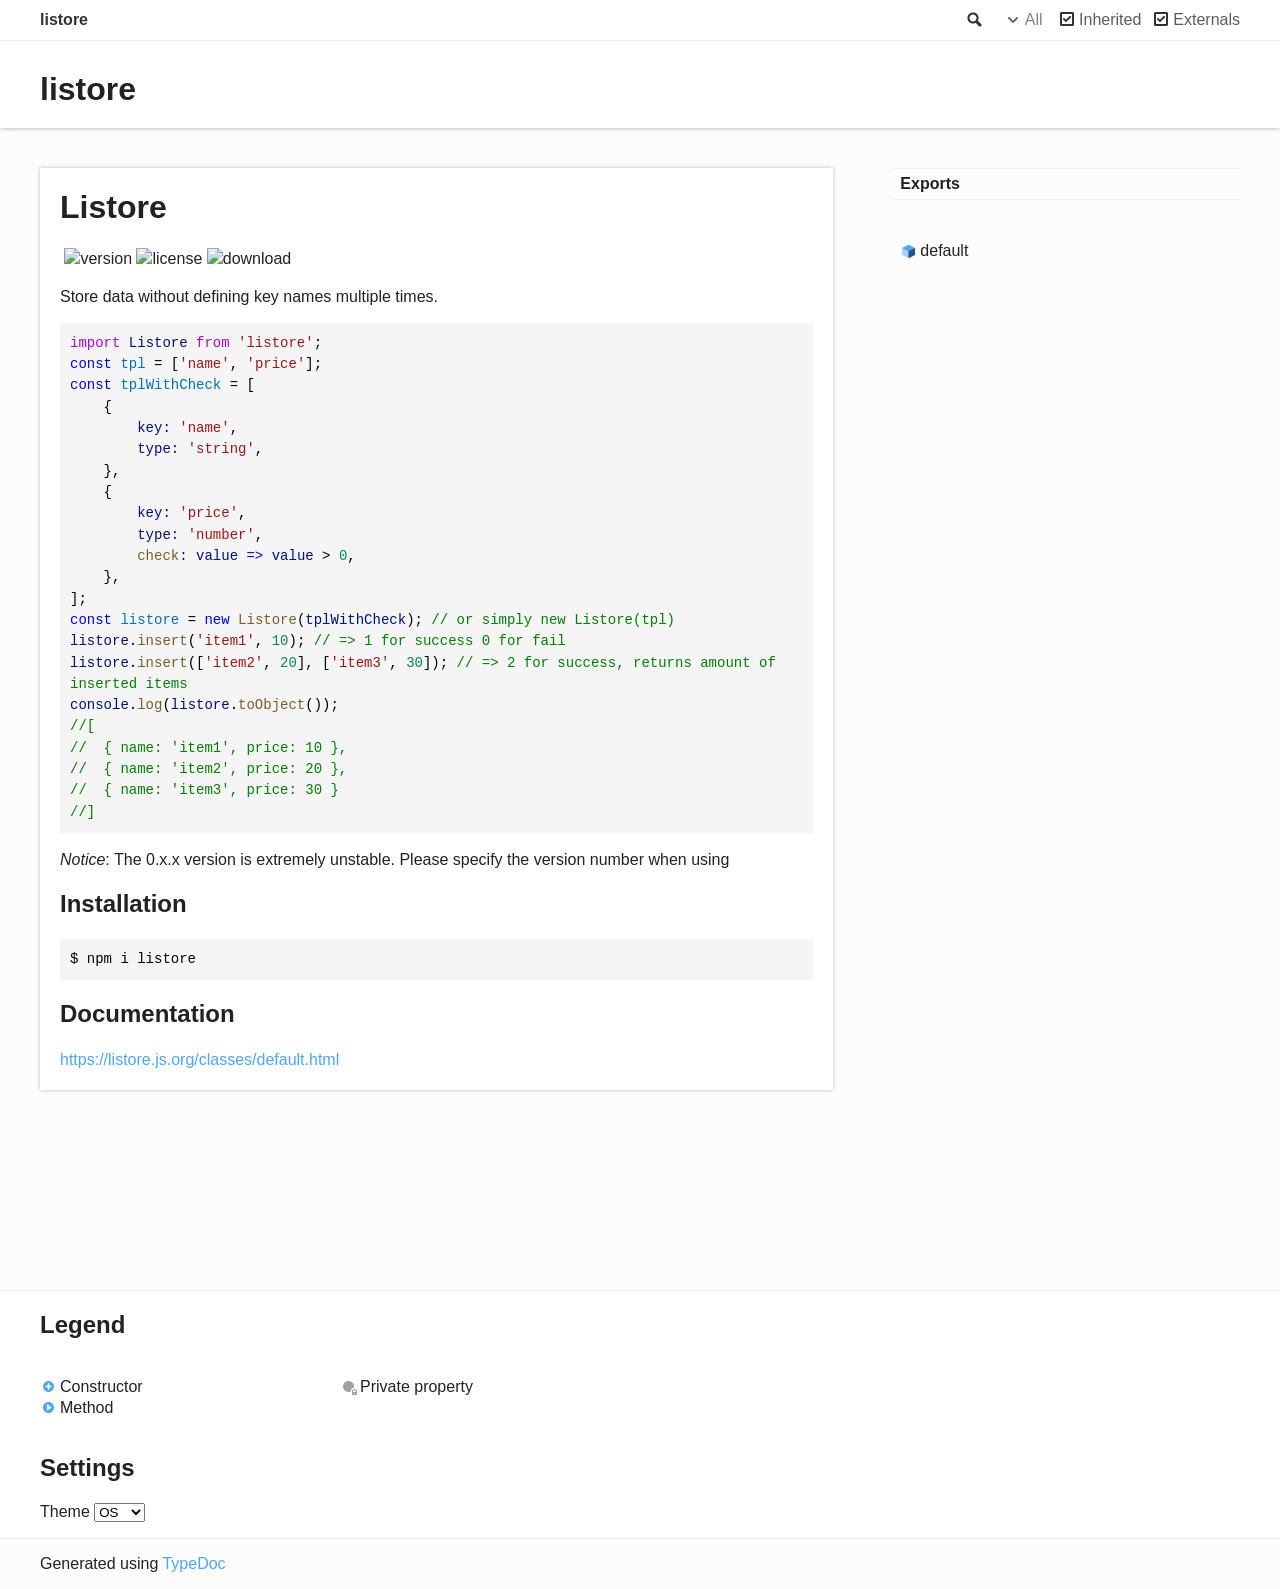
==== commit 383a51c0: "deploy: 6624b37da82062849b544c41fd389fd9135ff721" ====
--- a/index.html
+++ b/index.html
@@ -1,4 +1,4 @@
-<!DOCTYPE html><html class="default"><head><meta charSet="utf-8"/><meta http-equiv="x-ua-compatible" content="IE=edge"/><title>listore</title><meta name="description" content="Documentation for listore"/><meta name="viewport" content="width=device-width, initial-scale=1"/><link rel="stylesheet" href="assets/style.css"/><link rel="stylesheet" href="assets/highlight.css"/><script async src="assets/search.js" id="search-script"></script></head><body><script>document.body.classList.add(localStorage.getItem("tsd-theme") || "os")</script><header><div class="tsd-page-toolbar"><div class="container"><div class="table-wrap"><div class="table-cell" id="tsd-search" data-base="."><div class="field"><label for="tsd-search-field" class="tsd-widget search no-caption">Search</label><input type="text" id="tsd-search-field"/></div><ul class="results"><li class="state loading">Preparing search index...</li><li class="state failure">The search index is not available</li></ul><a href="index.html" class="title">listore</a></div><div class="table-cell" id="tsd-widgets"><div id="tsd-filter"><a href="#" class="tsd-widget options no-caption" data-toggle="options">Options</a><div class="tsd-filter-group"><div class="tsd-select" id="tsd-filter-visibility"><span class="tsd-select-label">All</span><ul class="tsd-select-list"><li data-value="public">Public</li><li data-value="protected">Public/Protected</li><li data-value="private" class="selected">All</li></ul></div> <input type="checkbox" id="tsd-filter-inherited" checked/><label class="tsd-widget" for="tsd-filter-inherited">Inherited</label><input type="checkbox" id="tsd-filter-externals" checked/><label class="tsd-widget" for="tsd-filter-externals">Externals</label></div></div><a href="#" class="tsd-widget menu no-caption" data-toggle="menu">Menu</a></div></div></div></div><div class="tsd-page-title"><div class="container"><h1>listore</h1></div></div></header><div class="container container-main"><div class="row"><div class="col-8 col-content"><div class="tsd-panel tsd-typography">
+<!DOCTYPE html><html class="default"><head><meta charSet="utf-8"/><meta http-equiv="x-ua-compatible" content="IE=edge"/><title>listore</title><meta name="description" content="Documentation for listore"/><meta name="viewport" content="width=device-width, initial-scale=1"/><link rel="stylesheet" href="assets/style.css"/><link rel="stylesheet" href="assets/highlight.css"/><script async src="assets/search.js" id="search-script"></script></head><body><script>document.body.classList.add(localStorage.getItem("tsd-theme") || "os")</script><header><div class="tsd-page-toolbar"><div class="container"><div class="table-wrap"><div class="table-cell" id="tsd-search" data-base="."><div class="field"><label for="tsd-search-field" class="tsd-widget search no-caption">Search</label><input type="text" id="tsd-search-field"/></div><ul class="results"><li class="state loading">Preparing search index...</li><li class="state failure">The search index is not available</li></ul><a href="index.html" class="title">listore</a></div><div class="table-cell" id="tsd-widgets"><div id="tsd-filter"><a href="#" class="tsd-widget options no-caption" data-toggle="options">Options</a><div class="tsd-filter-group"><div class="tsd-select" id="tsd-filter-visibility"><span class="tsd-select-label">All</span><ul class="tsd-select-list"><li data-value="public">Public</li><li data-value="protected">Public/Protected</li><li data-value="private" class="selected">All</li></ul></div> <input type="checkbox" id="tsd-filter-inherited" checked/><label class="tsd-widget" for="tsd-filter-inherited">Inherited</label><input type="checkbox" id="tsd-filter-externals" checked/><label class="tsd-widget" for="tsd-filter-externals">Externals</label></div></div><a href="#" class="tsd-widget menu no-caption" data-toggle="menu">Menu</a></div></div></div></div><div class="tsd-page-title"><div class="container"><h1>listore </h1></div></div></header><div class="container container-main"><div class="row"><div class="col-8 col-content"><div class="tsd-panel tsd-typography">
 <a href="#listore" id="listore" style="color: inherit; text-decoration: none;">
   <h1>Listore</h1>
 </a>
@@ -7,7 +7,7 @@
 <img src="https://img.shields.io/npm/l/listore" alt="license">
 <img src="https://img.shields.io/npm/dt/listore" alt="download"></p>
 <p>Store data without defining key names multiple times.</p>
-<pre><code class="language-js"><span class="hl-0">import</span><span class="hl-1"> </span><span class="hl-2">Listore</span><span class="hl-1"> </span><span class="hl-0">from</span><span class="hl-1"> </span><span class="hl-3">&quot;listore&quot;</span><span class="hl-1">;</span><br/><span class="hl-4">const</span><span class="hl-1"> </span><span class="hl-5">storage</span><span class="hl-1"> = </span><span class="hl-4">new</span><span class="hl-1"> </span><span class="hl-6">Listore</span><span class="hl-1">([</span><span class="hl-3">&#39;id&#39;</span><span class="hl-1">, </span><span class="hl-3">&#39;name&#39;</span><span class="hl-1">, </span><span class="hl-3">&#39;info&#39;</span><span class="hl-1">]);</span><br/><span class="hl-2">storage</span><span class="hl-1">.</span><span class="hl-6">append</span><span class="hl-1">(</span><span class="hl-7">0</span><span class="hl-1">, </span><span class="hl-3">&#39;test1&#39;</span><span class="hl-1">, </span><span class="hl-3">&#39;no desciption&#39;</span><span class="hl-1">);</span><br/><span class="hl-2">storage</span><span class="hl-1">.</span><span class="hl-6">append</span><span class="hl-1">(</span><span class="hl-7">1</span><span class="hl-1">, </span><span class="hl-3">&#39;test2&#39;</span><span class="hl-1">, </span><span class="hl-3">&#39;no desciption&#39;</span><span class="hl-1">);</span><br/><span class="hl-2">storage</span><span class="hl-1">.</span><span class="hl-6">toObject</span><span class="hl-1">(); </span><span class="hl-8">// =&gt; [{ id: 0, name: &#39;test1&#39;, info: &#39;no desciption&#39; }, { id: 1, name: &#39;test2&#39;, info: &#39;no desciption&#39; }]</span>
+<pre><code class="language-js"><span class="hl-0">import</span><span class="hl-1"> </span><span class="hl-2">Listore</span><span class="hl-1"> </span><span class="hl-0">from</span><span class="hl-1"> </span><span class="hl-3">&#39;listore&#39;</span><span class="hl-1">;</span><br/><span class="hl-4">const</span><span class="hl-1"> </span><span class="hl-5">tpl</span><span class="hl-1"> = [</span><span class="hl-3">&#39;name&#39;</span><span class="hl-1">, </span><span class="hl-3">&#39;price&#39;</span><span class="hl-1">];</span><br/><span class="hl-4">const</span><span class="hl-1"> </span><span class="hl-5">tplWithCheck</span><span class="hl-1"> = [</span><br/><span class="hl-1">    {</span><br/><span class="hl-1">        </span><span class="hl-2">key:</span><span class="hl-1"> </span><span class="hl-3">&#39;name&#39;</span><span class="hl-1">,</span><br/><span class="hl-1">        </span><span class="hl-2">type:</span><span class="hl-1"> </span><span class="hl-3">&#39;string&#39;</span><span class="hl-1">,</span><br/><span class="hl-1">    },</span><br/><span class="hl-1">    {</span><br/><span class="hl-1">        </span><span class="hl-2">key:</span><span class="hl-1"> </span><span class="hl-3">&#39;price&#39;</span><span class="hl-1">,</span><br/><span class="hl-1">        </span><span class="hl-2">type:</span><span class="hl-1"> </span><span class="hl-3">&#39;number&#39;</span><span class="hl-1">,</span><br/><span class="hl-1">        </span><span class="hl-6">check</span><span class="hl-2">:</span><span class="hl-1"> </span><span class="hl-2">value</span><span class="hl-1"> </span><span class="hl-4">=&gt;</span><span class="hl-1"> </span><span class="hl-2">value</span><span class="hl-1"> &gt; </span><span class="hl-7">0</span><span class="hl-1">,</span><br/><span class="hl-1">    },</span><br/><span class="hl-1">];</span><br/><span class="hl-4">const</span><span class="hl-1"> </span><span class="hl-5">listore</span><span class="hl-1"> = </span><span class="hl-4">new</span><span class="hl-1"> </span><span class="hl-6">Listore</span><span class="hl-1">(</span><span class="hl-2">tplWithCheck</span><span class="hl-1">); </span><span class="hl-8">// or simply new Listore(tpl)</span><br/><span class="hl-2">listore</span><span class="hl-1">.</span><span class="hl-6">insert</span><span class="hl-1">(</span><span class="hl-3">&#39;item1&#39;</span><span class="hl-1">, </span><span class="hl-7">10</span><span class="hl-1">); </span><span class="hl-8">// =&gt; 1 for success 0 for fail</span><br/><span class="hl-2">listore</span><span class="hl-1">.</span><span class="hl-6">insert</span><span class="hl-1">([</span><span class="hl-3">&#39;item2&#39;</span><span class="hl-1">, </span><span class="hl-7">20</span><span class="hl-1">], [</span><span class="hl-3">&#39;item3&#39;</span><span class="hl-1">, </span><span class="hl-7">30</span><span class="hl-1">]); </span><span class="hl-8">// =&gt; 2 for success, returns amount of inserted items</span><br/><span class="hl-2">console</span><span class="hl-1">.</span><span class="hl-6">log</span><span class="hl-1">(</span><span class="hl-2">listore</span><span class="hl-1">.</span><span class="hl-6">toObject</span><span class="hl-1">());</span><br/><span class="hl-8">//[</span><br/><span class="hl-8">//  { name: &#39;item1&#39;, price: 10 },</span><br/><span class="hl-8">//  { name: &#39;item2&#39;, price: 20 },</span><br/><span class="hl-8">//  { name: &#39;item3&#39;, price: 30 }</span><br/><span class="hl-8">//]</span>
 </code></pre>
 <p><em>Notice</em>: The 0.x.x version is extremely unstable. Please specify the version number when using</p>
 
@@ -21,4 +21,4 @@
   <h2>Documentation</h2>
 </a>
 <p><a href="https://listore.js.org/classes/default.html">https://listore.js.org/classes/default.html</a></p>
-</div></div><div class="col-4 col-menu menu-sticky-wrap menu-highlight"><nav class="tsd-navigation primary"><ul><li class="current"><a href="modules.html">Exports</a></li></ul></nav><nav class="tsd-navigation secondary menu-sticky"><ul><li class="tsd-kind-class"><a href="classes/default.html" class="tsd-kind-icon">default</a></li></ul></nav></div></div></div><footer class="with-border-bottom"><div class="container"><h2>Legend</h2><div class="tsd-legend-group"><ul class="tsd-legend"><li class="tsd-kind-constructor tsd-parent-kind-class"><span class="tsd-kind-icon">Constructor</span></li><li class="tsd-kind-method tsd-parent-kind-class"><span class="tsd-kind-icon">Method</span></li></ul><ul class="tsd-legend"><li class="tsd-kind-property tsd-parent-kind-class tsd-is-protected"><span class="tsd-kind-icon">Protected property</span></li></ul></div><h2>Settings</h2><p>Theme <select id="theme"><option value="os">OS</option><option value="light">Light</option><option value="dark">Dark</option></select></p></div></footer><div class="container tsd-generator"><p>Generated using <a href="https://typedoc.org/" target="_blank">TypeDoc</a></p></div><div class="overlay"></div><script src="assets/main.js"></script></body></html>+</div></div><div class="col-4 col-menu menu-sticky-wrap menu-highlight"><nav class="tsd-navigation primary"><ul><li class="current"><a href="modules.html">Exports</a></li></ul></nav><nav class="tsd-navigation secondary menu-sticky"><ul><li class="tsd-kind-class"><a href="classes/default.html" class="tsd-kind-icon">default</a></li></ul></nav></div></div></div><footer class="with-border-bottom"><div class="container"><h2>Legend</h2><div class="tsd-legend-group"><ul class="tsd-legend"><li class="tsd-kind-constructor tsd-parent-kind-class"><span class="tsd-kind-icon">Constructor</span></li><li class="tsd-kind-method tsd-parent-kind-class"><span class="tsd-kind-icon">Method</span></li></ul><ul class="tsd-legend"><li class="tsd-kind-property tsd-parent-kind-class tsd-is-private"><span class="tsd-kind-icon">Private property</span></li></ul></div><h2>Settings</h2><p>Theme <select id="theme"><option value="os">OS</option><option value="light">Light</option><option value="dark">Dark</option></select></p></div></footer><div class="container tsd-generator"><p>Generated using <a href="https://typedoc.org/" target="_blank">TypeDoc</a></p></div><div class="overlay"></div><script src="assets/main.js"></script></body></html>
--- a/assets/style.css
+++ b/assets/style.css
@@ -766,12 +766,13 @@
 
 .tsd-flag {
     display: inline-block;
-    padding: 1px 5px;
+    padding: 0.25em 0.4em;
     border-radius: 4px;
     color: var(--color-comment-tag-text);
     background-color: var(--color-comment-tag);
     text-indent: 0;
-    font-size: 14px;
+    font-size: 75%;
+    line-height: 1;
     font-weight: normal;
 }
 
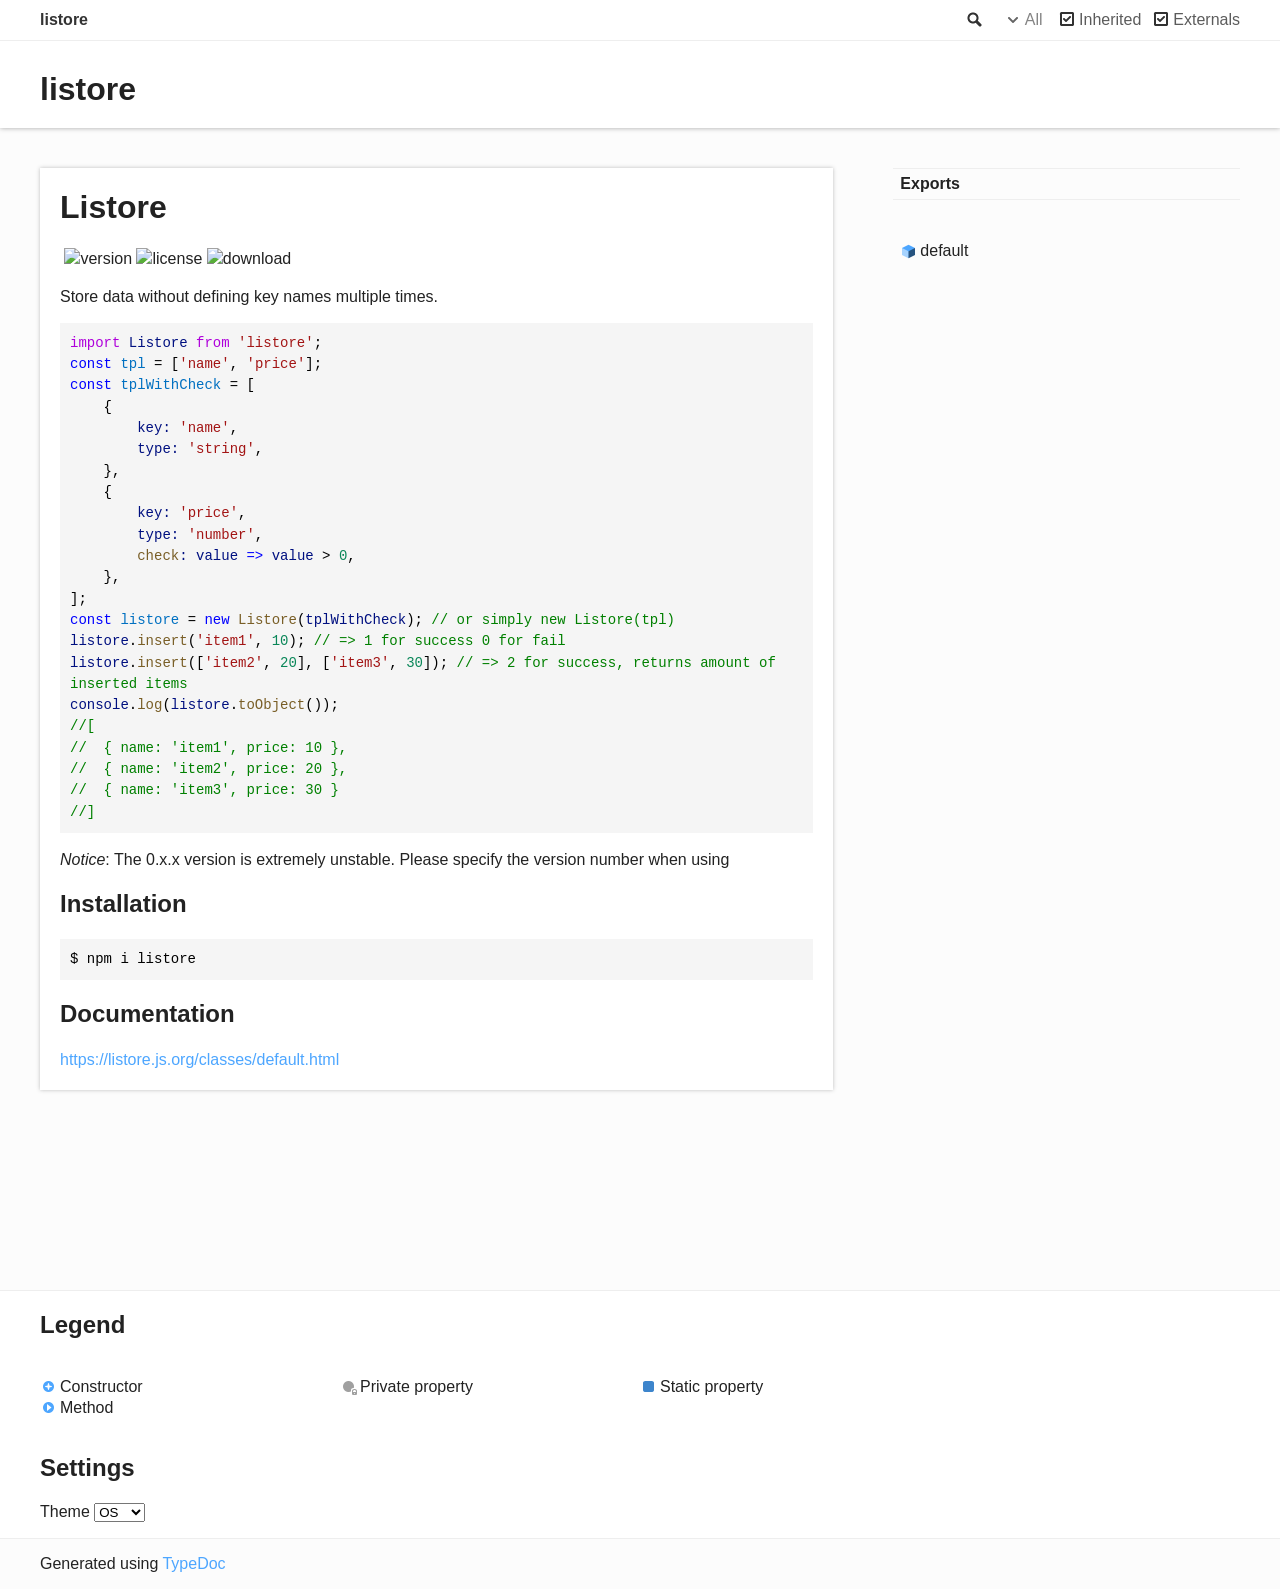
==== commit affc9cde: "deploy: ee55ae1d0603b46bd6a0666c677759a77246d54a" ====
--- a/index.html
+++ b/index.html
@@ -21,4 +21,4 @@
   <h2>Documentation</h2>
 </a>
 <p><a href="https://listore.js.org/classes/default.html">https://listore.js.org/classes/default.html</a></p>
-</div></div><div class="col-4 col-menu menu-sticky-wrap menu-highlight"><nav class="tsd-navigation primary"><ul><li class="current"><a href="modules.html">Exports</a></li></ul></nav><nav class="tsd-navigation secondary menu-sticky"><ul><li class="tsd-kind-class"><a href="classes/default.html" class="tsd-kind-icon">default</a></li></ul></nav></div></div></div><footer class="with-border-bottom"><div class="container"><h2>Legend</h2><div class="tsd-legend-group"><ul class="tsd-legend"><li class="tsd-kind-constructor tsd-parent-kind-class"><span class="tsd-kind-icon">Constructor</span></li><li class="tsd-kind-method tsd-parent-kind-class"><span class="tsd-kind-icon">Method</span></li></ul><ul class="tsd-legend"><li class="tsd-kind-property tsd-parent-kind-class tsd-is-private"><span class="tsd-kind-icon">Private property</span></li></ul></div><h2>Settings</h2><p>Theme <select id="theme"><option value="os">OS</option><option value="light">Light</option><option value="dark">Dark</option></select></p></div></footer><div class="container tsd-generator"><p>Generated using <a href="https://typedoc.org/" target="_blank">TypeDoc</a></p></div><div class="overlay"></div><script src="assets/main.js"></script></body></html>+</div></div><div class="col-4 col-menu menu-sticky-wrap menu-highlight"><nav class="tsd-navigation primary"><ul><li class="current"><a href="modules.html">Exports</a></li></ul></nav><nav class="tsd-navigation secondary menu-sticky"><ul><li class="tsd-kind-class"><a href="classes/default.html" class="tsd-kind-icon">default</a></li></ul></nav></div></div></div><footer class="with-border-bottom"><div class="container"><h2>Legend</h2><div class="tsd-legend-group"><ul class="tsd-legend"><li class="tsd-kind-constructor tsd-parent-kind-class"><span class="tsd-kind-icon">Constructor</span></li><li class="tsd-kind-method tsd-parent-kind-class"><span class="tsd-kind-icon">Method</span></li></ul><ul class="tsd-legend"><li class="tsd-kind-property tsd-parent-kind-class tsd-is-private"><span class="tsd-kind-icon">Private property</span></li></ul><ul class="tsd-legend"><li class="tsd-kind-property tsd-parent-kind-class tsd-is-static"><span class="tsd-kind-icon">Static property</span></li></ul></div><h2>Settings</h2><p>Theme <select id="theme"><option value="os">OS</option><option value="light">Light</option><option value="dark">Dark</option></select></p></div></footer><div class="container tsd-generator"><p>Generated using <a href="https://typedoc.org/" target="_blank">TypeDoc</a></p></div><div class="overlay"></div><script src="assets/main.js"></script></body></html>
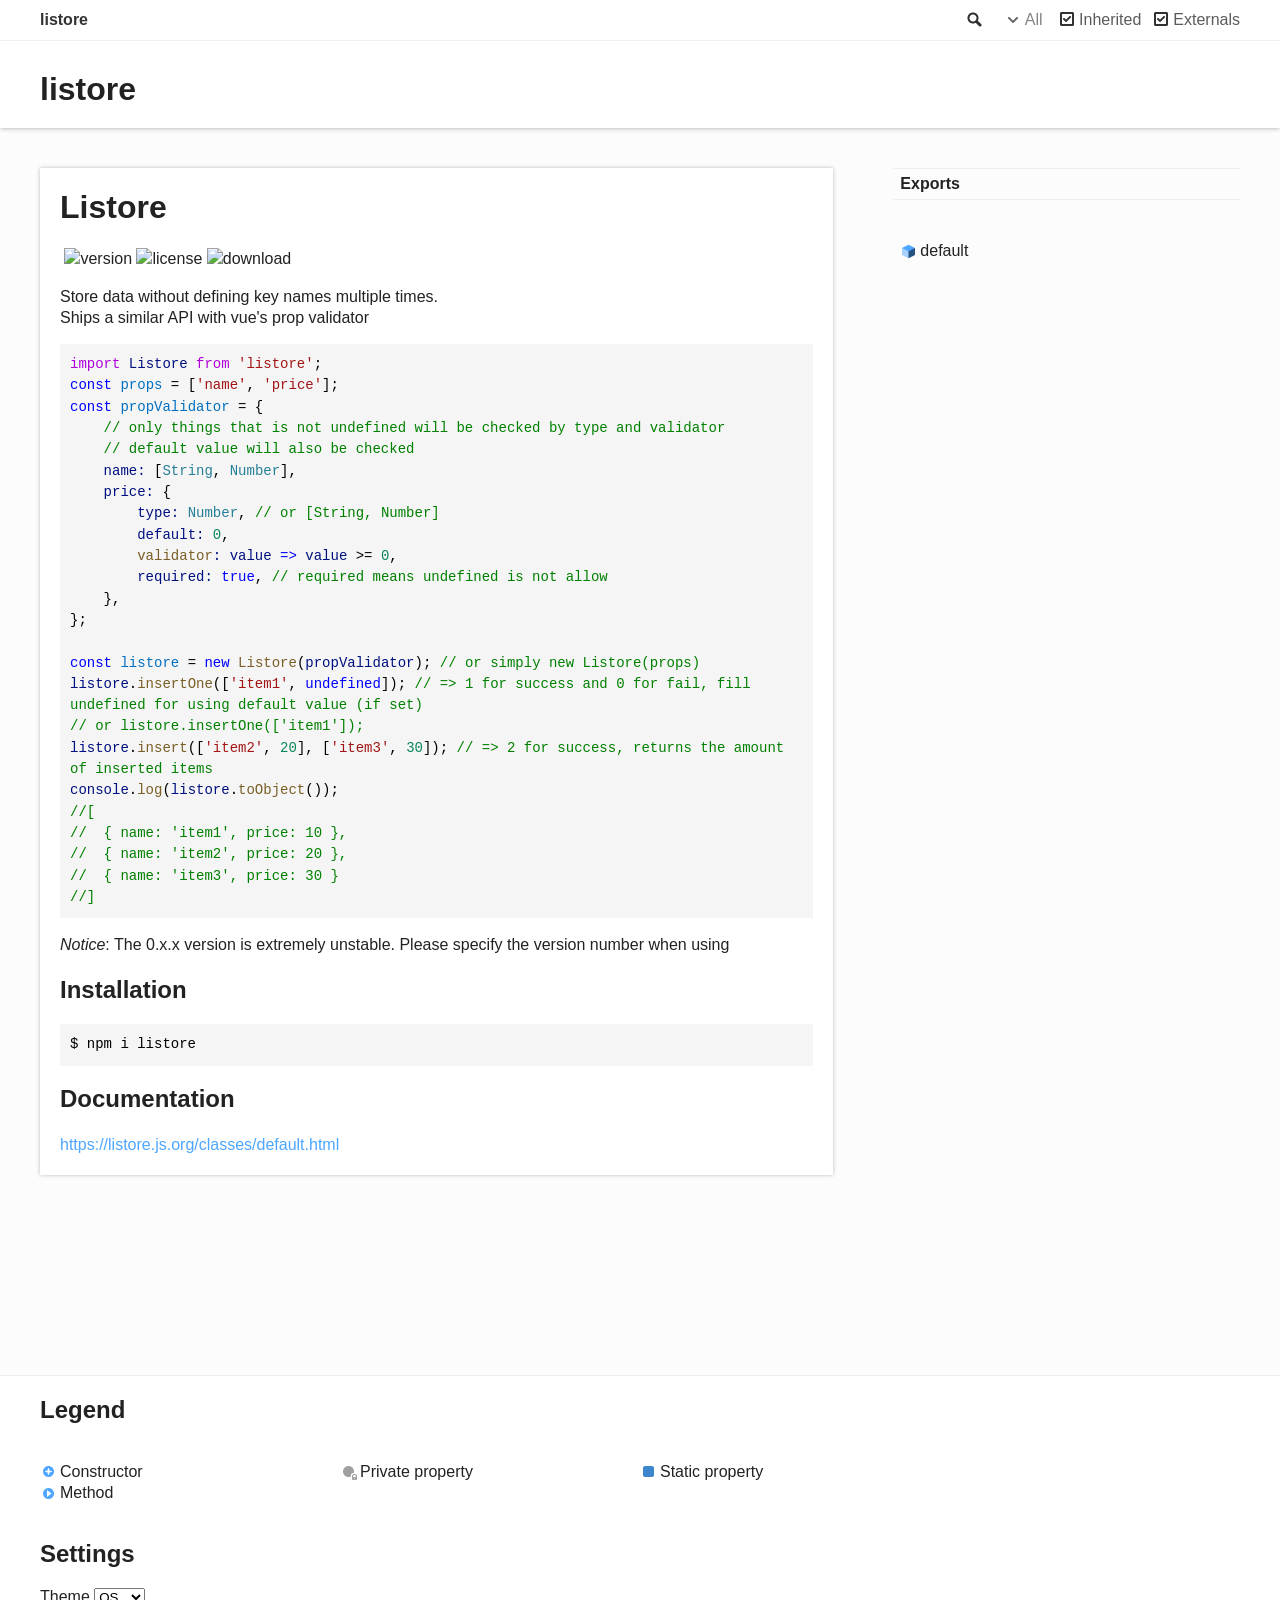
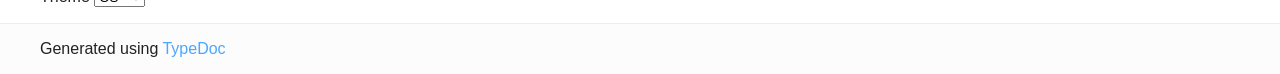
==== commit ddcf5aa8: "deploy: 9c4ac53256c7cf4abd903f2a4f162179d632a47a" ====
--- a/index.html
+++ b/index.html
@@ -6,8 +6,8 @@
 <img src="https://img.shields.io/npm/v/listore" alt="version">
 <img src="https://img.shields.io/npm/l/listore" alt="license">
 <img src="https://img.shields.io/npm/dt/listore" alt="download"></p>
-<p>Store data without defining key names multiple times.</p>
-<pre><code class="language-js"><span class="hl-0">import</span><span class="hl-1"> </span><span class="hl-2">Listore</span><span class="hl-1"> </span><span class="hl-0">from</span><span class="hl-1"> </span><span class="hl-3">&#39;listore&#39;</span><span class="hl-1">;</span><br/><span class="hl-4">const</span><span class="hl-1"> </span><span class="hl-5">tpl</span><span class="hl-1"> = [</span><span class="hl-3">&#39;name&#39;</span><span class="hl-1">, </span><span class="hl-3">&#39;price&#39;</span><span class="hl-1">];</span><br/><span class="hl-4">const</span><span class="hl-1"> </span><span class="hl-5">tplWithCheck</span><span class="hl-1"> = [</span><br/><span class="hl-1">    {</span><br/><span class="hl-1">        </span><span class="hl-2">key:</span><span class="hl-1"> </span><span class="hl-3">&#39;name&#39;</span><span class="hl-1">,</span><br/><span class="hl-1">        </span><span class="hl-2">type:</span><span class="hl-1"> </span><span class="hl-3">&#39;string&#39;</span><span class="hl-1">,</span><br/><span class="hl-1">    },</span><br/><span class="hl-1">    {</span><br/><span class="hl-1">        </span><span class="hl-2">key:</span><span class="hl-1"> </span><span class="hl-3">&#39;price&#39;</span><span class="hl-1">,</span><br/><span class="hl-1">        </span><span class="hl-2">type:</span><span class="hl-1"> </span><span class="hl-3">&#39;number&#39;</span><span class="hl-1">,</span><br/><span class="hl-1">        </span><span class="hl-6">check</span><span class="hl-2">:</span><span class="hl-1"> </span><span class="hl-2">value</span><span class="hl-1"> </span><span class="hl-4">=&gt;</span><span class="hl-1"> </span><span class="hl-2">value</span><span class="hl-1"> &gt; </span><span class="hl-7">0</span><span class="hl-1">,</span><br/><span class="hl-1">    },</span><br/><span class="hl-1">];</span><br/><span class="hl-4">const</span><span class="hl-1"> </span><span class="hl-5">listore</span><span class="hl-1"> = </span><span class="hl-4">new</span><span class="hl-1"> </span><span class="hl-6">Listore</span><span class="hl-1">(</span><span class="hl-2">tplWithCheck</span><span class="hl-1">); </span><span class="hl-8">// or simply new Listore(tpl)</span><br/><span class="hl-2">listore</span><span class="hl-1">.</span><span class="hl-6">insert</span><span class="hl-1">(</span><span class="hl-3">&#39;item1&#39;</span><span class="hl-1">, </span><span class="hl-7">10</span><span class="hl-1">); </span><span class="hl-8">// =&gt; 1 for success 0 for fail</span><br/><span class="hl-2">listore</span><span class="hl-1">.</span><span class="hl-6">insert</span><span class="hl-1">([</span><span class="hl-3">&#39;item2&#39;</span><span class="hl-1">, </span><span class="hl-7">20</span><span class="hl-1">], [</span><span class="hl-3">&#39;item3&#39;</span><span class="hl-1">, </span><span class="hl-7">30</span><span class="hl-1">]); </span><span class="hl-8">// =&gt; 2 for success, returns amount of inserted items</span><br/><span class="hl-2">console</span><span class="hl-1">.</span><span class="hl-6">log</span><span class="hl-1">(</span><span class="hl-2">listore</span><span class="hl-1">.</span><span class="hl-6">toObject</span><span class="hl-1">());</span><br/><span class="hl-8">//[</span><br/><span class="hl-8">//  { name: &#39;item1&#39;, price: 10 },</span><br/><span class="hl-8">//  { name: &#39;item2&#39;, price: 20 },</span><br/><span class="hl-8">//  { name: &#39;item3&#39;, price: 30 }</span><br/><span class="hl-8">//]</span>
+<p>Store data without defining key names multiple times.<br>Ships a similar API with vue&#39;s prop validator</p>
+<pre><code class="language-js"><span class="hl-0">import</span><span class="hl-1"> </span><span class="hl-2">Listore</span><span class="hl-1"> </span><span class="hl-0">from</span><span class="hl-1"> </span><span class="hl-3">&#39;listore&#39;</span><span class="hl-1">;</span><br/><span class="hl-4">const</span><span class="hl-1"> </span><span class="hl-5">props</span><span class="hl-1"> = [</span><span class="hl-3">&#39;name&#39;</span><span class="hl-1">, </span><span class="hl-3">&#39;price&#39;</span><span class="hl-1">];</span><br/><span class="hl-4">const</span><span class="hl-1"> </span><span class="hl-5">propValidator</span><span class="hl-1"> = {</span><br/><span class="hl-1">    </span><span class="hl-6">// only things that is not undefined will be checked by type and validator</span><br/><span class="hl-1">    </span><span class="hl-6">// default value will also be checked</span><br/><span class="hl-1">    </span><span class="hl-2">name:</span><span class="hl-1"> [</span><span class="hl-7">String</span><span class="hl-1">, </span><span class="hl-7">Number</span><span class="hl-1">],</span><br/><span class="hl-1">    </span><span class="hl-2">price:</span><span class="hl-1"> {</span><br/><span class="hl-1">        </span><span class="hl-2">type:</span><span class="hl-1"> </span><span class="hl-7">Number</span><span class="hl-1">, </span><span class="hl-6">// or [String, Number]</span><br/><span class="hl-1">        </span><span class="hl-2">default:</span><span class="hl-1"> </span><span class="hl-8">0</span><span class="hl-1">,</span><br/><span class="hl-1">        </span><span class="hl-9">validator</span><span class="hl-2">:</span><span class="hl-1"> </span><span class="hl-2">value</span><span class="hl-1"> </span><span class="hl-4">=&gt;</span><span class="hl-1"> </span><span class="hl-2">value</span><span class="hl-1"> &gt;= </span><span class="hl-8">0</span><span class="hl-1">,</span><br/><span class="hl-1">        </span><span class="hl-2">required:</span><span class="hl-1"> </span><span class="hl-4">true</span><span class="hl-1">, </span><span class="hl-6">// required means undefined is not allow</span><br/><span class="hl-1">    },</span><br/><span class="hl-1">};</span><br/><br/><span class="hl-4">const</span><span class="hl-1"> </span><span class="hl-5">listore</span><span class="hl-1"> = </span><span class="hl-4">new</span><span class="hl-1"> </span><span class="hl-9">Listore</span><span class="hl-1">(</span><span class="hl-2">propValidator</span><span class="hl-1">); </span><span class="hl-6">// or simply new Listore(props)</span><br/><span class="hl-2">listore</span><span class="hl-1">.</span><span class="hl-9">insertOne</span><span class="hl-1">([</span><span class="hl-3">&#39;item1&#39;</span><span class="hl-1">, </span><span class="hl-4">undefined</span><span class="hl-1">]); </span><span class="hl-6">// =&gt; 1 for success and 0 for fail, fill undefined for using default value (if set)</span><br/><span class="hl-6">// or listore.insertOne([&#39;item1&#39;]);</span><br/><span class="hl-2">listore</span><span class="hl-1">.</span><span class="hl-9">insert</span><span class="hl-1">([</span><span class="hl-3">&#39;item2&#39;</span><span class="hl-1">, </span><span class="hl-8">20</span><span class="hl-1">], [</span><span class="hl-3">&#39;item3&#39;</span><span class="hl-1">, </span><span class="hl-8">30</span><span class="hl-1">]); </span><span class="hl-6">// =&gt; 2 for success, returns the amount of inserted items</span><br/><span class="hl-2">console</span><span class="hl-1">.</span><span class="hl-9">log</span><span class="hl-1">(</span><span class="hl-2">listore</span><span class="hl-1">.</span><span class="hl-9">toObject</span><span class="hl-1">());</span><br/><span class="hl-6">//[</span><br/><span class="hl-6">//  { name: &#39;item1&#39;, price: 10 },</span><br/><span class="hl-6">//  { name: &#39;item2&#39;, price: 20 },</span><br/><span class="hl-6">//  { name: &#39;item3&#39;, price: 30 }</span><br/><span class="hl-6">//]</span>
 </code></pre>
 <p><em>Notice</em>: The 0.x.x version is extremely unstable. Please specify the version number when using</p>
 
--- a/assets/highlight.css
+++ b/assets/highlight.css
@@ -11,12 +11,14 @@
     --dark-hl-4: #569CD6;
     --light-hl-5: #0070C1;
     --dark-hl-5: #4FC1FF;
-    --light-hl-6: #795E26;
-    --dark-hl-6: #DCDCAA;
-    --light-hl-7: #098658;
-    --dark-hl-7: #B5CEA8;
-    --light-hl-8: #008000;
-    --dark-hl-8: #6A9955;
+    --light-hl-6: #008000;
+    --dark-hl-6: #6A9955;
+    --light-hl-7: #267F99;
+    --dark-hl-7: #4EC9B0;
+    --light-hl-8: #098658;
+    --dark-hl-8: #B5CEA8;
+    --light-hl-9: #795E26;
+    --dark-hl-9: #DCDCAA;
     --light-code-background: #F5F5F5;
     --dark-code-background: #1E1E1E;
 }
@@ -31,6 +33,7 @@
     --hl-6: var(--light-hl-6);
     --hl-7: var(--light-hl-7);
     --hl-8: var(--light-hl-8);
+    --hl-9: var(--light-hl-9);
     --code-background: var(--light-code-background);
 } }
 
@@ -44,6 +47,7 @@
     --hl-6: var(--dark-hl-6);
     --hl-7: var(--dark-hl-7);
     --hl-8: var(--dark-hl-8);
+    --hl-9: var(--dark-hl-9);
     --code-background: var(--dark-code-background);
 } }
 
@@ -57,6 +61,7 @@
     --hl-6: var(--light-hl-6);
     --hl-7: var(--light-hl-7);
     --hl-8: var(--light-hl-8);
+    --hl-9: var(--light-hl-9);
     --code-background: var(--light-code-background);
 }
 
@@ -70,6 +75,7 @@
     --hl-6: var(--dark-hl-6);
     --hl-7: var(--dark-hl-7);
     --hl-8: var(--dark-hl-8);
+    --hl-9: var(--dark-hl-9);
     --code-background: var(--dark-code-background);
 }
 
@@ -82,4 +88,5 @@
 .hl-6 { color: var(--hl-6); }
 .hl-7 { color: var(--hl-7); }
 .hl-8 { color: var(--hl-8); }
+.hl-9 { color: var(--hl-9); }
 pre, code { background: var(--code-background); }
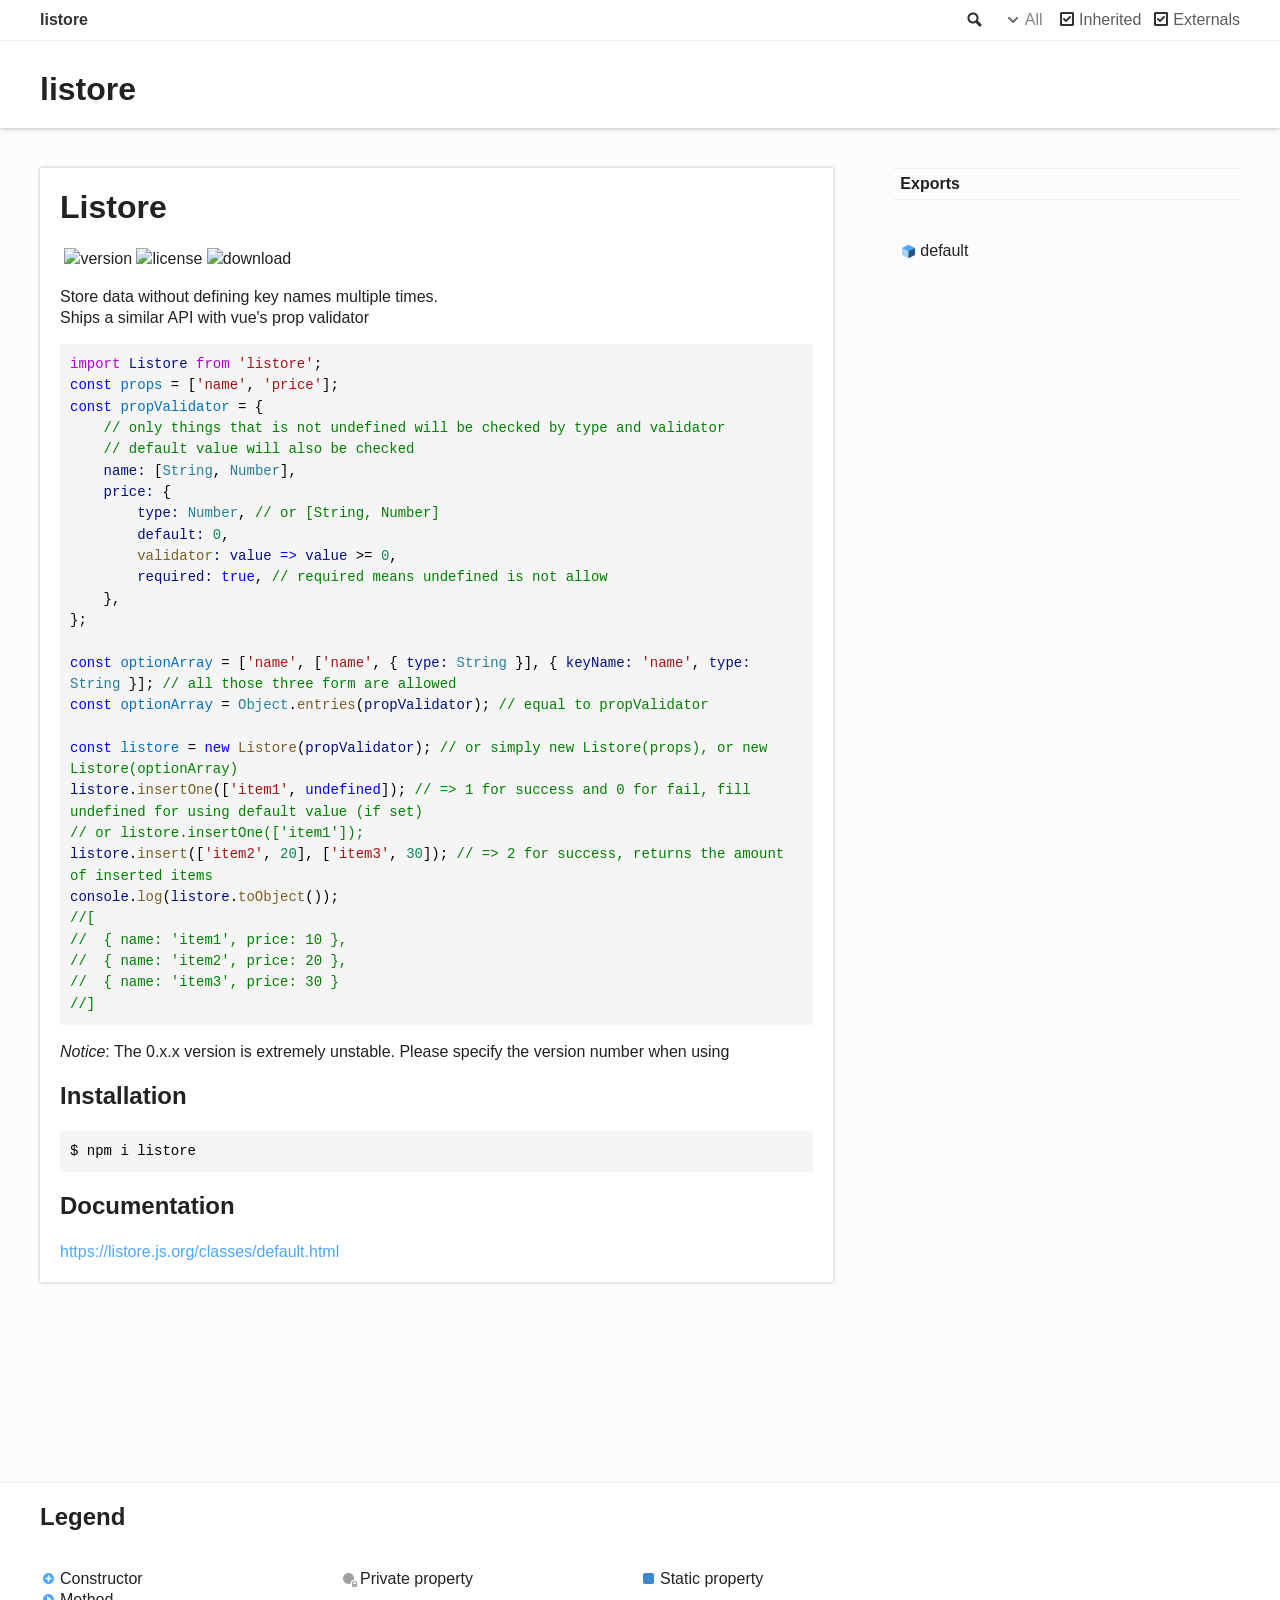
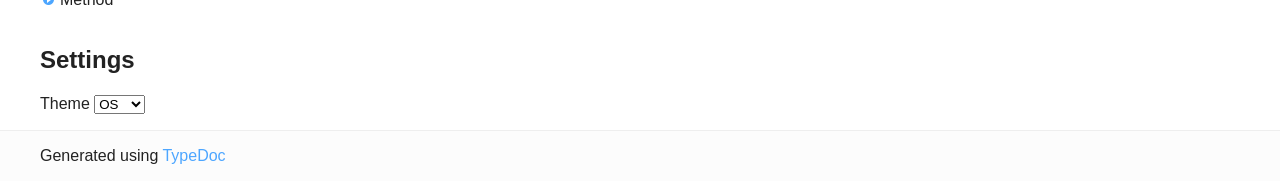
==== commit 8358d8b1: "deploy: 4b9b73a86f8e4fc5726c7d7e94b83a1ebe020796" ====
--- a/index.html
+++ b/index.html
@@ -7,7 +7,7 @@
 <img src="https://img.shields.io/npm/l/listore" alt="license">
 <img src="https://img.shields.io/npm/dt/listore" alt="download"></p>
 <p>Store data without defining key names multiple times.<br>Ships a similar API with vue&#39;s prop validator</p>
-<pre><code class="language-js"><span class="hl-0">import</span><span class="hl-1"> </span><span class="hl-2">Listore</span><span class="hl-1"> </span><span class="hl-0">from</span><span class="hl-1"> </span><span class="hl-3">&#39;listore&#39;</span><span class="hl-1">;</span><br/><span class="hl-4">const</span><span class="hl-1"> </span><span class="hl-5">props</span><span class="hl-1"> = [</span><span class="hl-3">&#39;name&#39;</span><span class="hl-1">, </span><span class="hl-3">&#39;price&#39;</span><span class="hl-1">];</span><br/><span class="hl-4">const</span><span class="hl-1"> </span><span class="hl-5">propValidator</span><span class="hl-1"> = {</span><br/><span class="hl-1">    </span><span class="hl-6">// only things that is not undefined will be checked by type and validator</span><br/><span class="hl-1">    </span><span class="hl-6">// default value will also be checked</span><br/><span class="hl-1">    </span><span class="hl-2">name:</span><span class="hl-1"> [</span><span class="hl-7">String</span><span class="hl-1">, </span><span class="hl-7">Number</span><span class="hl-1">],</span><br/><span class="hl-1">    </span><span class="hl-2">price:</span><span class="hl-1"> {</span><br/><span class="hl-1">        </span><span class="hl-2">type:</span><span class="hl-1"> </span><span class="hl-7">Number</span><span class="hl-1">, </span><span class="hl-6">// or [String, Number]</span><br/><span class="hl-1">        </span><span class="hl-2">default:</span><span class="hl-1"> </span><span class="hl-8">0</span><span class="hl-1">,</span><br/><span class="hl-1">        </span><span class="hl-9">validator</span><span class="hl-2">:</span><span class="hl-1"> </span><span class="hl-2">value</span><span class="hl-1"> </span><span class="hl-4">=&gt;</span><span class="hl-1"> </span><span class="hl-2">value</span><span class="hl-1"> &gt;= </span><span class="hl-8">0</span><span class="hl-1">,</span><br/><span class="hl-1">        </span><span class="hl-2">required:</span><span class="hl-1"> </span><span class="hl-4">true</span><span class="hl-1">, </span><span class="hl-6">// required means undefined is not allow</span><br/><span class="hl-1">    },</span><br/><span class="hl-1">};</span><br/><br/><span class="hl-4">const</span><span class="hl-1"> </span><span class="hl-5">listore</span><span class="hl-1"> = </span><span class="hl-4">new</span><span class="hl-1"> </span><span class="hl-9">Listore</span><span class="hl-1">(</span><span class="hl-2">propValidator</span><span class="hl-1">); </span><span class="hl-6">// or simply new Listore(props)</span><br/><span class="hl-2">listore</span><span class="hl-1">.</span><span class="hl-9">insertOne</span><span class="hl-1">([</span><span class="hl-3">&#39;item1&#39;</span><span class="hl-1">, </span><span class="hl-4">undefined</span><span class="hl-1">]); </span><span class="hl-6">// =&gt; 1 for success and 0 for fail, fill undefined for using default value (if set)</span><br/><span class="hl-6">// or listore.insertOne([&#39;item1&#39;]);</span><br/><span class="hl-2">listore</span><span class="hl-1">.</span><span class="hl-9">insert</span><span class="hl-1">([</span><span class="hl-3">&#39;item2&#39;</span><span class="hl-1">, </span><span class="hl-8">20</span><span class="hl-1">], [</span><span class="hl-3">&#39;item3&#39;</span><span class="hl-1">, </span><span class="hl-8">30</span><span class="hl-1">]); </span><span class="hl-6">// =&gt; 2 for success, returns the amount of inserted items</span><br/><span class="hl-2">console</span><span class="hl-1">.</span><span class="hl-9">log</span><span class="hl-1">(</span><span class="hl-2">listore</span><span class="hl-1">.</span><span class="hl-9">toObject</span><span class="hl-1">());</span><br/><span class="hl-6">//[</span><br/><span class="hl-6">//  { name: &#39;item1&#39;, price: 10 },</span><br/><span class="hl-6">//  { name: &#39;item2&#39;, price: 20 },</span><br/><span class="hl-6">//  { name: &#39;item3&#39;, price: 30 }</span><br/><span class="hl-6">//]</span>
+<pre><code class="language-js"><span class="hl-0">import</span><span class="hl-1"> </span><span class="hl-2">Listore</span><span class="hl-1"> </span><span class="hl-0">from</span><span class="hl-1"> </span><span class="hl-3">&#39;listore&#39;</span><span class="hl-1">;</span><br/><span class="hl-4">const</span><span class="hl-1"> </span><span class="hl-5">props</span><span class="hl-1"> = [</span><span class="hl-3">&#39;name&#39;</span><span class="hl-1">, </span><span class="hl-3">&#39;price&#39;</span><span class="hl-1">];</span><br/><span class="hl-4">const</span><span class="hl-1"> </span><span class="hl-5">propValidator</span><span class="hl-1"> = {</span><br/><span class="hl-1">    </span><span class="hl-6">// only things that is not undefined will be checked by type and validator</span><br/><span class="hl-1">    </span><span class="hl-6">// default value will also be checked</span><br/><span class="hl-1">    </span><span class="hl-2">name:</span><span class="hl-1"> [</span><span class="hl-7">String</span><span class="hl-1">, </span><span class="hl-7">Number</span><span class="hl-1">],</span><br/><span class="hl-1">    </span><span class="hl-2">price:</span><span class="hl-1"> {</span><br/><span class="hl-1">        </span><span class="hl-2">type:</span><span class="hl-1"> </span><span class="hl-7">Number</span><span class="hl-1">, </span><span class="hl-6">// or [String, Number]</span><br/><span class="hl-1">        </span><span class="hl-2">default:</span><span class="hl-1"> </span><span class="hl-8">0</span><span class="hl-1">,</span><br/><span class="hl-1">        </span><span class="hl-9">validator</span><span class="hl-2">:</span><span class="hl-1"> </span><span class="hl-2">value</span><span class="hl-1"> </span><span class="hl-4">=&gt;</span><span class="hl-1"> </span><span class="hl-2">value</span><span class="hl-1"> &gt;= </span><span class="hl-8">0</span><span class="hl-1">,</span><br/><span class="hl-1">        </span><span class="hl-2">required:</span><span class="hl-1"> </span><span class="hl-4">true</span><span class="hl-1">, </span><span class="hl-6">// required means undefined is not allow</span><br/><span class="hl-1">    },</span><br/><span class="hl-1">};</span><br/><br/><span class="hl-4">const</span><span class="hl-1"> </span><span class="hl-5">optionArray</span><span class="hl-1"> = [</span><span class="hl-3">&#39;name&#39;</span><span class="hl-1">, [</span><span class="hl-3">&#39;name&#39;</span><span class="hl-1">, { </span><span class="hl-2">type:</span><span class="hl-1"> </span><span class="hl-7">String</span><span class="hl-1"> }], { </span><span class="hl-2">keyName:</span><span class="hl-1"> </span><span class="hl-3">&#39;name&#39;</span><span class="hl-1">, </span><span class="hl-2">type:</span><span class="hl-1"> </span><span class="hl-7">String</span><span class="hl-1"> }]; </span><span class="hl-6">// all those three form are allowed</span><br/><span class="hl-4">const</span><span class="hl-1"> </span><span class="hl-5">optionArray</span><span class="hl-1"> = </span><span class="hl-7">Object</span><span class="hl-1">.</span><span class="hl-9">entries</span><span class="hl-1">(</span><span class="hl-2">propValidator</span><span class="hl-1">); </span><span class="hl-6">// equal to propValidator</span><br/><br/><span class="hl-4">const</span><span class="hl-1"> </span><span class="hl-5">listore</span><span class="hl-1"> = </span><span class="hl-4">new</span><span class="hl-1"> </span><span class="hl-9">Listore</span><span class="hl-1">(</span><span class="hl-2">propValidator</span><span class="hl-1">); </span><span class="hl-6">// or simply new Listore(props), or new Listore(optionArray)</span><br/><span class="hl-2">listore</span><span class="hl-1">.</span><span class="hl-9">insertOne</span><span class="hl-1">([</span><span class="hl-3">&#39;item1&#39;</span><span class="hl-1">, </span><span class="hl-4">undefined</span><span class="hl-1">]); </span><span class="hl-6">// =&gt; 1 for success and 0 for fail, fill undefined for using default value (if set)</span><br/><span class="hl-6">// or listore.insertOne([&#39;item1&#39;]);</span><br/><span class="hl-2">listore</span><span class="hl-1">.</span><span class="hl-9">insert</span><span class="hl-1">([</span><span class="hl-3">&#39;item2&#39;</span><span class="hl-1">, </span><span class="hl-8">20</span><span class="hl-1">], [</span><span class="hl-3">&#39;item3&#39;</span><span class="hl-1">, </span><span class="hl-8">30</span><span class="hl-1">]); </span><span class="hl-6">// =&gt; 2 for success, returns the amount of inserted items</span><br/><span class="hl-2">console</span><span class="hl-1">.</span><span class="hl-9">log</span><span class="hl-1">(</span><span class="hl-2">listore</span><span class="hl-1">.</span><span class="hl-9">toObject</span><span class="hl-1">());</span><br/><span class="hl-6">//[</span><br/><span class="hl-6">//  { name: &#39;item1&#39;, price: 10 },</span><br/><span class="hl-6">//  { name: &#39;item2&#39;, price: 20 },</span><br/><span class="hl-6">//  { name: &#39;item3&#39;, price: 30 }</span><br/><span class="hl-6">//]</span>
 </code></pre>
 <p><em>Notice</em>: The 0.x.x version is extremely unstable. Please specify the version number when using</p>
 
